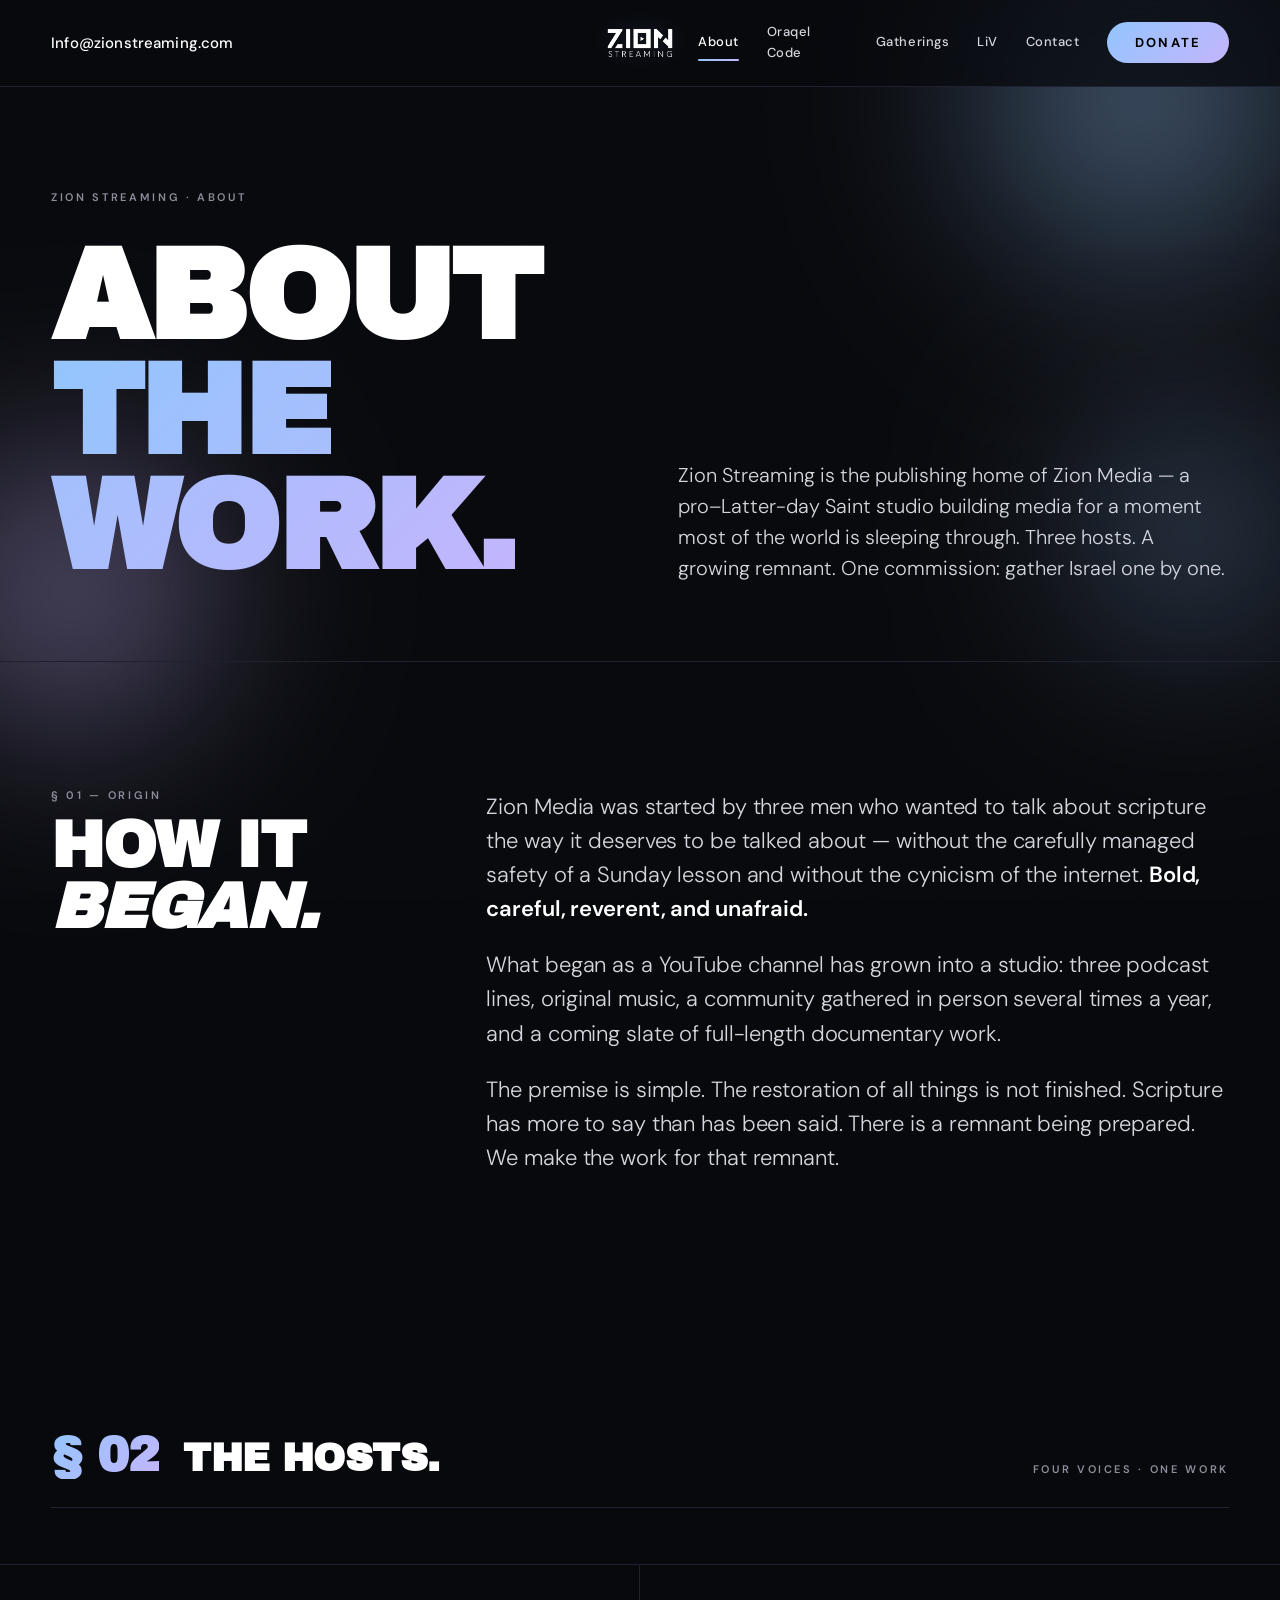
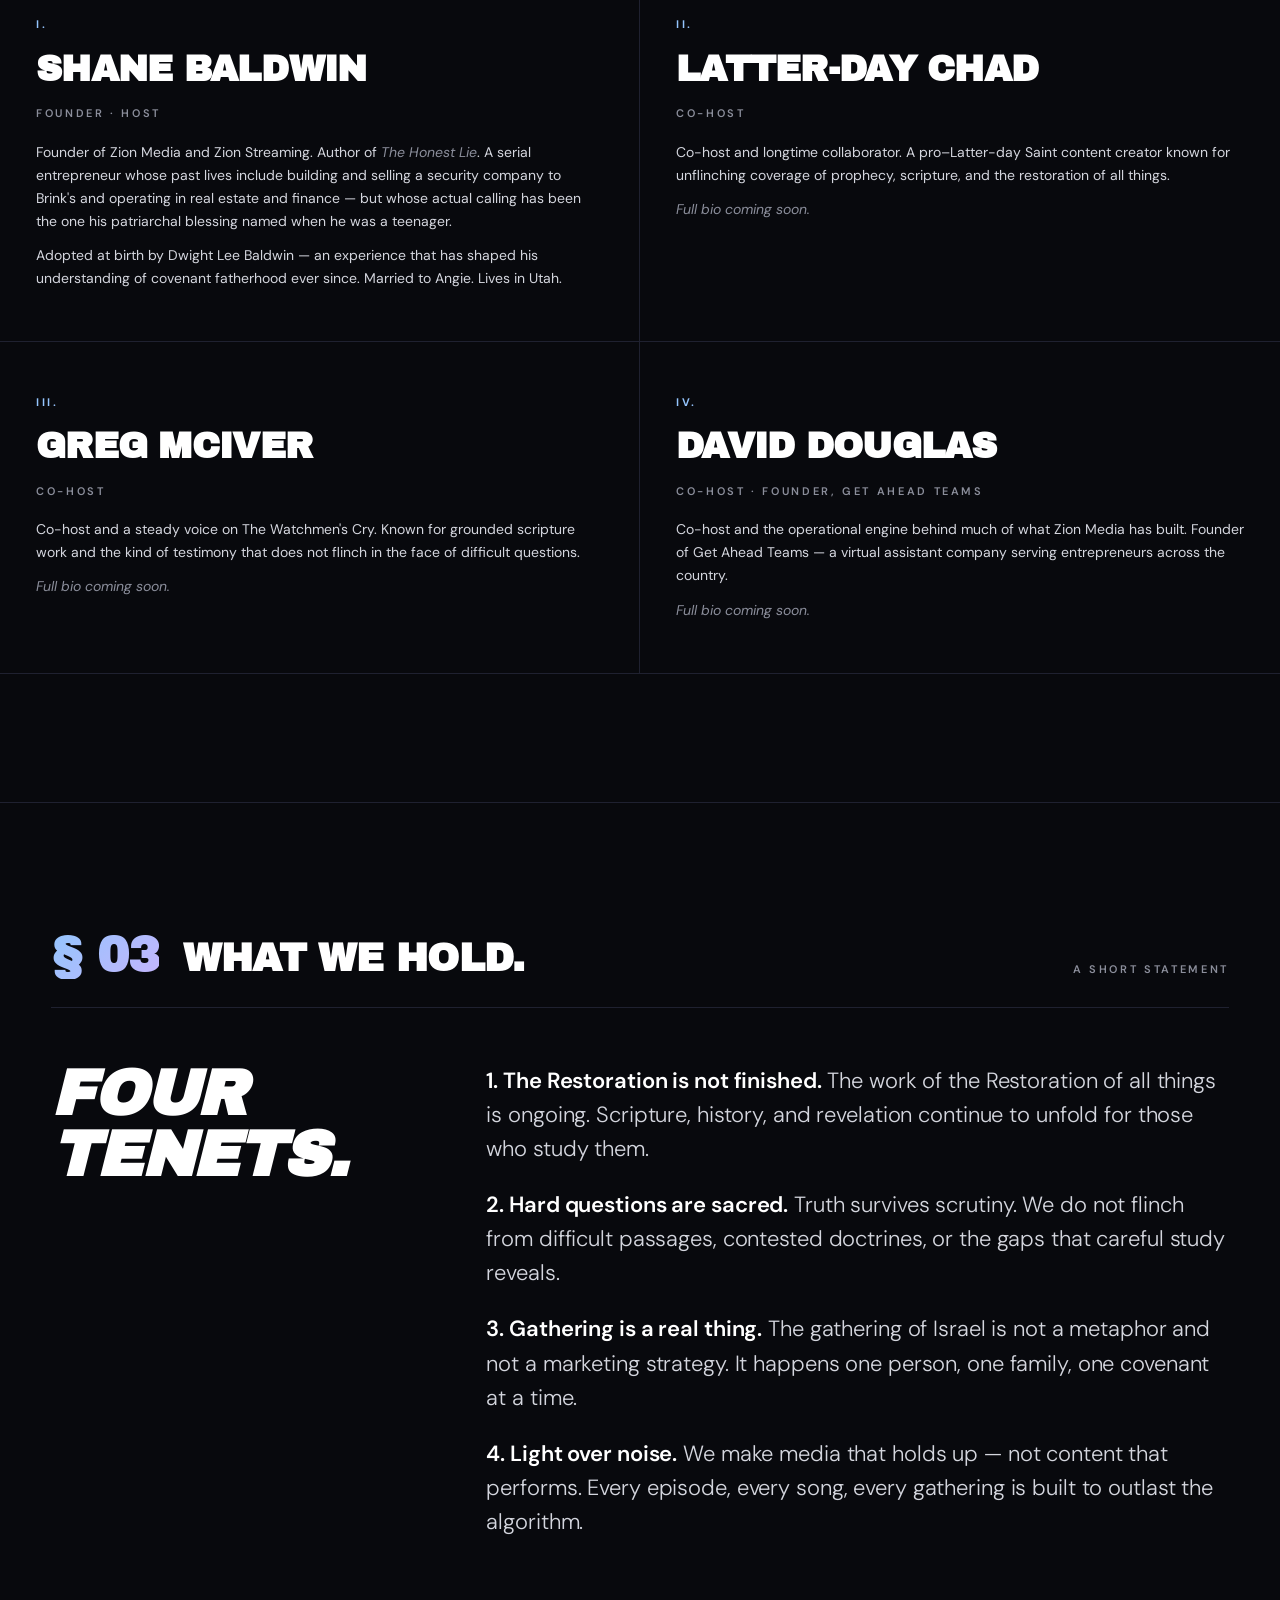
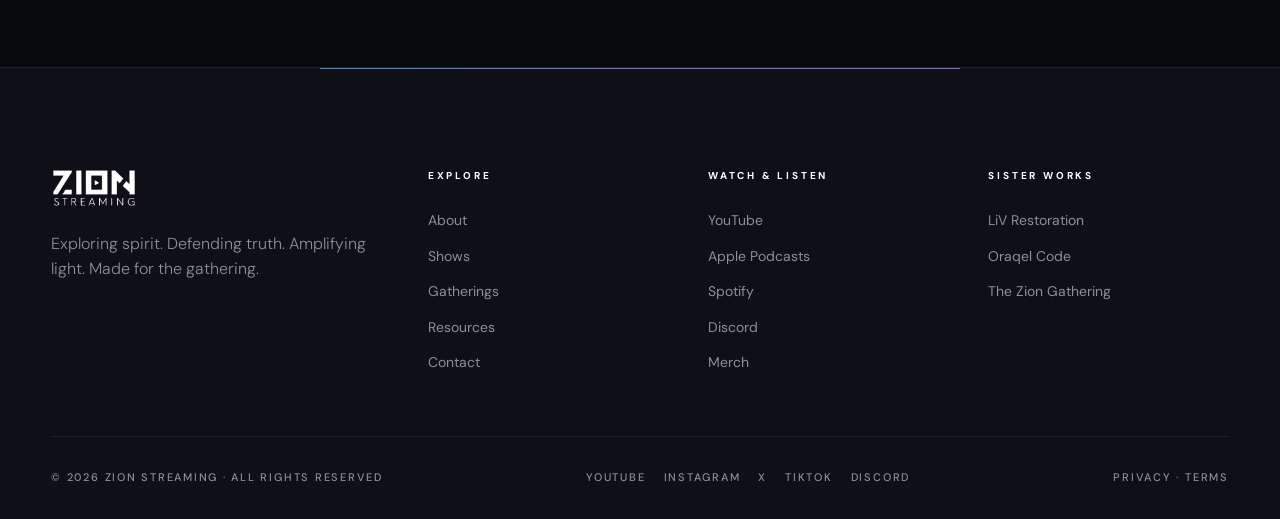
==== about/index.html @ a8ff325d "Add files via upload" ====
<!DOCTYPE html>
<html lang="en">
<head>
<meta charset="UTF-8">
<meta name="viewport" content="width=device-width, initial-scale=1">
<title>About — Zion Streaming</title>
<meta name="description" content="The story behind Zion Media and Zion Streaming — and the people doing the work.">
<link rel="stylesheet" href="/styles.css">
</head>
<body>

<div class="atmo atmo--1" aria-hidden="true"></div>
<div class="atmo atmo--2" aria-hidden="true"></div>
<div class="atmo atmo--3" aria-hidden="true"></div>
<div class="grain" aria-hidden="true"></div>


<!-- MASTHEAD -->
<header class="masthead">
  <div class="masthead__inner">
    <div class="masthead__left">
      <a href="mailto:Info@zionstreaming.com">Info@zionstreaming.com</a>
    </div>
    <a href="/" class="masthead__logo" aria-label="Zion Streaming home">
      <img src="/images/zion-streaming-logo.png" alt="Zion Streaming">
    </a>
    <div class="masthead__right">
      <nav class="nav" id="nav">
        <a href="/about/" class="active">About</a>
        <a href="https://www.oraqelcode.com">Oraqel Code</a>
        <a href="https://www.theziongathering.com">Gatherings</a>
        <a href="https://liveinvirtue.com">LiV</a>
        <a href="/contact/">Contact</a>
        <a href="https://zion-media.mykajabi.com/offers/73d5Sxf2/checkout" class="nav__cta">Donate</a>
      </nav>
      <button class="nav-toggle" onclick="document.getElementById('nav').classList.toggle('open');">Menu</button>
    </div>
  </div>
</header>

<!-- PAGE HEADER -->
<section class="pagehead">
  <div class="pagehead__inner">
    <div class="pagehead__crumbs"><a href="/">Zion Streaming</a> · About</div>
    <div class="pagehead__grid">
      <h1 class="pagehead__title">About<br><em>the work.</em></h1>
      <p class="pagehead__lede">
        Zion Streaming is the publishing home of Zion Media — a pro–Latter-day Saint studio building media for a moment most of the world is sleeping through. Three hosts. A growing remnant. One commission: gather Israel one by one.
      </p>
    </div>
  </div>
</section>

<!-- STUDIO STORY -->
<section class="section">
  <div class="wrap">

    <div class="manifesto">
      <div class="manifesto__label">
        <span class="pt">§ 01 — Origin</span>
        How it<br><em>began.</em>
      </div>

      <div class="manifesto__body">
        <p>
          Zion Media was started by three men who wanted to talk about scripture the way it deserves to be talked about — without the carefully managed safety of a Sunday lesson and without the cynicism of the internet. <strong>Bold, careful, reverent, and unafraid.</strong>
        </p>
        <p>
          What began as a YouTube channel has grown into a studio: three podcast lines, original music, a community gathered in person several times a year, and a coming slate of full-length documentary work.
        </p>
        <p>
          The premise is simple. The restoration of all things is not finished. Scripture has more to say than has been said. There is a remnant being prepared. We make the work for that remnant.
        </p>
      </div>
    </div>

  </div>
</section>

<!-- TEAM -->
<section class="section">
  <div class="wrap">
    <div class="section-head">
      <div class="section-head__num">§ 02</div>
      <h2 class="section-head__title">The hosts.</h2>
      <div class="section-head__meta">Four voices · one work</div>
    </div>
  </div>

  <div class="team">

    <article class="team-member">
      <div class="team-member__num">i.</div>
      <h3 class="team-member__name">Shane Baldwin</h3>
      <div class="team-member__role">Founder · Host</div>
      <div class="team-member__bio">
        <p>Founder of Zion Media and Zion Streaming. Author of <em>The Honest Lie</em>. A serial entrepreneur whose past lives include building and selling a security company to Brink's and operating in real estate and finance — but whose actual calling has been the one his patriarchal blessing named when he was a teenager.</p>
        <p>Adopted at birth by Dwight Lee Baldwin — an experience that has shaped his understanding of covenant fatherhood ever since. Married to Angie. Lives in Utah.</p>
      </div>
    </article>

    <article class="team-member">
      <div class="team-member__num">ii.</div>
      <h3 class="team-member__name">Latter-Day Chad</h3>
      <div class="team-member__role">Co-host</div>
      <div class="team-member__bio">
        <p>Co-host and longtime collaborator. A pro–Latter-day Saint content creator known for unflinching coverage of prophecy, scripture, and the restoration of all things.</p>
        <p><em>Full bio coming soon.</em></p>
      </div>
    </article>

    <article class="team-member">
      <div class="team-member__num">iii.</div>
      <h3 class="team-member__name">Greg McIver</h3>
      <div class="team-member__role">Co-host</div>
      <div class="team-member__bio">
        <p>Co-host and a steady voice on The Watchmen's Cry. Known for grounded scripture work and the kind of testimony that does not flinch in the face of difficult questions.</p>
        <p><em>Full bio coming soon.</em></p>
      </div>
    </article>

    <article class="team-member">
      <div class="team-member__num">iv.</div>
      <h3 class="team-member__name">David Douglas</h3>
      <div class="team-member__role">Co-host · Founder, Get Ahead Teams</div>
      <div class="team-member__bio">
        <p>Co-host and the operational engine behind much of what Zion Media has built. Founder of Get Ahead Teams — a virtual assistant company serving entrepreneurs across the country.</p>
        <p><em>Full bio coming soon.</em></p>
      </div>
    </article>

  </div>
</section>

<!-- TENETS -->
<section class="section section--bordered">
  <div class="wrap">

    <div class="section-head">
      <div class="section-head__num">§ 03</div>
      <h2 class="section-head__title">What we hold.</h2>
      <div class="section-head__meta">A short statement</div>
    </div>

    <div class="manifesto">
      <div class="manifesto__label">
        <em>Four<br>tenets.</em>
      </div>

      <div class="manifesto__body">
        <p><strong>1. The Restoration is not finished.</strong> The work of the Restoration of all things is ongoing. Scripture, history, and revelation continue to unfold for those who study them.</p>
        <p><strong>2. Hard questions are sacred.</strong> Truth survives scrutiny. We do not flinch from difficult passages, contested doctrines, or the gaps that careful study reveals.</p>
        <p><strong>3. Gathering is a real thing.</strong> The gathering of Israel is not a metaphor and not a marketing strategy. It happens one person, one family, one covenant at a time.</p>
        <p><strong>4. Light over noise.</strong> We make media that holds up — not content that performs. Every episode, every song, every gathering is built to outlast the algorithm.</p>
      </div>
    </div>

  </div>
</section>

<!-- FOOTER -->
<footer class="footer">
  <div class="footer__inner">
    <div class="footer__top">
      <div class="footer__brand">
        <div class="mark"><img src="/images/zion-streaming-logo.png" alt="Zion Streaming"></div>
        <p>Exploring spirit. Defending truth. Amplifying light. Made for the gathering.</p>
      </div>
      <div class="footer__col">
        <h6>Explore</h6>
        <ul>
          <li><a href="/about/">About</a></li>
          <li><a href="/shows/">Shows</a></li>
          <li><a href="https://www.theziongathering.com">Gatherings</a></li>
          <li><a href="/resources/">Resources</a></li>
          <li><a href="/contact/">Contact</a></li>
        </ul>
      </div>
      <div class="footer__col">
        <h6>Watch &amp; listen</h6>
        <ul>
          <li><a href="https://www.youtube.com/@ZionMedia_">YouTube</a></li>
          <li><a href="https://podcasts.apple.com/us/podcast/zion-media/id1817265894">Apple Podcasts</a></li>
          <li><a href="https://open.spotify.com/show/1yGg83HdSmHNABPeVVvT4j">Spotify</a></li>
          <li><a href="https://discord.com/invite/dgn2CZMvFn">Discord</a></li>
          <li><a href="https://zionstreaming.printify.me/">Merch</a></li>
        </ul>
      </div>
      <div class="footer__col">
        <h6>Sister works</h6>
        <ul>
          <li><a href="https://liveinvirtue.com">LiV Restoration</a></li>
          <li><a href="https://www.oraqelcode.com">Oraqel Code</a></li>
          <li><a href="https://www.theziongathering.com">The Zion Gathering</a></li>
        </ul>
      </div>
    </div>
    <div class="footer__bottom">
      <div>© 2026 Zion Streaming · All rights reserved</div>
      <div class="footer__social">
        <a href="https://www.youtube.com/@ZionMedia_">YouTube</a>
        <a href="https://www.instagram.com/zionstreaming/">Instagram</a>
        <a href="https://x.com/zionstreaming">X</a>
        <a href="https://www.tiktok.com/@zionstreaming">TikTok</a>
        <a href="https://discord.com/invite/dgn2CZMvFn">Discord</a>
      </div>
      <div><a href="/privacy-policy.html">Privacy</a> · <a href="/terms-conditions.html">Terms</a></div>
    </div>
  </div>
</footer>

</body>
</html>
---- styles.css ----
/* ============================================================
   ZION STREAMING — Bold · Dark · Modern
   Black primary, white text, light blue + purple gradient accents.
   ============================================================ */

@import url('https://fonts.googleapis.com/css2?family=Archivo+Black&family=Archivo:wght@400;500;600;700;800;900&family=DM+Sans:opsz,wght@9..40,300;9..40,400;9..40,500;9..40,600;9..40,700&display=swap');

:root {
  /* Color — dark theme */
  --bg:           #08090d;
  --bg-soft:      #0e0f17;
  --bg-card:      #12131c;
  --bg-elevated:  #181a25;

  --text:         #ffffff;
  --text-soft:    #d4d6de;
  --text-mute:    #8b8e9b;
  --text-faint:   #5a5d6a;

  --border:       #1f2130;
  --border-soft:  #15161f;
  --border-bright: #2a2d3f;

  /* Gradient accents — light blue + light purple */
  --blue:         #93c5fd;
  --blue-bright:  #a5d4ff;
  --purple:       #c4b5fd;
  --purple-bright: #d4c5ff;

  --grad:         linear-gradient(135deg, var(--blue) 0%, var(--purple) 100%);
  --grad-soft:    linear-gradient(135deg, rgba(147, 197, 253, 0.18) 0%, rgba(196, 181, 253, 0.18) 100%);
  --grad-glow:    radial-gradient(circle at 50% 50%, rgba(147, 197, 253, 0.35) 0%, rgba(196, 181, 253, 0.18) 40%, transparent 75%);

  /* Type */
  --display:      'Archivo Black', 'Impact', 'Arial Black', sans-serif;
  --display-alt:  'Archivo', 'Helvetica Neue', sans-serif;
  --body:         'DM Sans', -apple-system, BlinkMacSystemFont, 'Helvetica Neue', Arial, sans-serif;

  /* Layout */
  --max:          1400px;
  --reading:      720px;
  --gutter:       clamp(20px, 4vw, 56px);
  --section-y:    clamp(80px, 10vw, 160px);

  /* Borders */
  --rule:         1px solid var(--border);
  --rule-soft:    1px solid var(--border-soft);
  --rule-bright:  1px solid var(--border-bright);
}

* { box-sizing: border-box; margin: 0; padding: 0; }

html { scroll-behavior: smooth; -webkit-text-size-adjust: 100%; }

body {
  font-family: var(--body);
  font-size: 16px;
  line-height: 1.6;
  color: var(--text);
  background: var(--bg);
  -webkit-font-smoothing: antialiased;
  -moz-osx-font-smoothing: grayscale;
  overflow-x: hidden;
}

::selection { background: var(--purple); color: var(--bg); }

img, svg, video { display: block; max-width: 100%; height: auto; }

a { color: inherit; text-decoration: none; }

button { font-family: inherit; cursor: pointer; border: 0; background: none; color: inherit; }

/* ============================================================
   ATMOSPHERIC GRADIENTS (background washes)
   ============================================================ */

.atmo {
  position: fixed;
  pointer-events: none;
  z-index: 0;
  filter: blur(80px);
  opacity: 0.5;
  border-radius: 50%;
  mix-blend-mode: screen;
}

.atmo--1 {
  width: 520px;
  height: 520px;
  background: radial-gradient(circle, var(--blue) 0%, transparent 65%);
  top: -160px;
  right: -120px;
}

.atmo--2 {
  width: 460px;
  height: 460px;
  background: radial-gradient(circle, var(--purple) 0%, transparent 65%);
  top: 40vh;
  left: -160px;
}

.atmo--3 {
  width: 380px;
  height: 380px;
  background: radial-gradient(circle, var(--blue) 0%, transparent 65%);
  bottom: 20vh;
  right: -100px;
  opacity: 0.35;
}

@media (max-width: 700px) {
  .atmo--1 { width: 320px; height: 320px; }
  .atmo--2 { width: 280px; height: 280px; }
  .atmo--3 { width: 260px; height: 260px; }
}

/* Grain texture overlay */
.grain {
  position: fixed;
  inset: 0;
  pointer-events: none;
  z-index: 1;
  opacity: 0.04;
  background-image: url("data:image/svg+xml;utf8,<svg xmlns='http://www.w3.org/2000/svg' width='200' height='200'><filter id='n'><feTurbulence baseFrequency='0.9' numOctaves='2'/><feColorMatrix values='0 0 0 0 1 0 0 0 0 1 0 0 0 0 1 0 0 0 1 0'/></filter><rect width='200' height='200' filter='url(%23n)'/></svg>");
  mix-blend-mode: overlay;
}

/* Site content sits above the atmosphere */
.masthead, .hero, .section, .gathering, .footer, .pagehead { position: relative; z-index: 2; }

/* ============================================================
   TYPOGRAPHY
   ============================================================ */

.display-xl {
  font-family: var(--display);
  font-weight: 900;
  font-size: clamp(72px, 14vw, 220px);
  line-height: 0.88;
  letter-spacing: -0.025em;
  text-transform: uppercase;
}

.display-lg {
  font-family: var(--display);
  font-weight: 900;
  font-size: clamp(48px, 8vw, 112px);
  line-height: 0.92;
  letter-spacing: -0.02em;
  text-transform: uppercase;
}

.display-md {
  font-family: var(--display);
  font-weight: 900;
  font-size: clamp(36px, 5vw, 64px);
  line-height: 0.98;
  letter-spacing: -0.015em;
  text-transform: uppercase;
}

.display-sm {
  font-family: var(--display);
  font-weight: 900;
  font-size: clamp(24px, 3vw, 36px);
  line-height: 1.05;
  letter-spacing: -0.01em;
  text-transform: uppercase;
}

.lede {
  font-family: var(--body);
  font-weight: 300;
  font-size: clamp(18px, 1.8vw, 22px);
  line-height: 1.55;
  color: var(--text-soft);
  letter-spacing: -0.005em;
}

.eyebrow {
  font-family: var(--body);
  font-size: 11px;
  font-weight: 600;
  letter-spacing: 0.28em;
  text-transform: uppercase;
  display: inline-flex;
  align-items: center;
  gap: 12px;
  color: var(--text);
}

.eyebrow--grad {
  background: var(--grad);
  -webkit-background-clip: text;
  background-clip: text;
  color: transparent;
  -webkit-text-fill-color: transparent;
}

.eyebrow--muted { color: var(--text-mute); }

.eyebrow::before {
  content: '';
  display: inline-block;
  width: 24px;
  height: 2px;
  background: currentColor;
}

.eyebrow.no-rule::before { display: none; }

.body-lg { font-size: 18px; line-height: 1.65; color: var(--text-soft); }
.body-md { font-size: 16px; line-height: 1.65; color: var(--text-soft); }
.body-sm { font-size: 14px; line-height: 1.55; color: var(--text-mute); }

.caption {
  font-size: 11px;
  letter-spacing: 0.16em;
  text-transform: uppercase;
  color: var(--text-mute);
  font-weight: 600;
}

.grad-text {
  background: var(--grad);
  -webkit-background-clip: text;
  background-clip: text;
  color: transparent;
  -webkit-text-fill-color: transparent;
}

/* ============================================================
   MASTHEAD / NAVIGATION
   ============================================================ */

.masthead {
  border-bottom: var(--rule);
  background: rgba(8, 9, 13, 0.78);
  backdrop-filter: blur(20px) saturate(140%);
  -webkit-backdrop-filter: blur(20px) saturate(140%);
  position: sticky;
  top: 0;
  z-index: 100;
}

.masthead__inner {
  max-width: var(--max);
  margin: 0 auto;
  padding: 16px var(--gutter);
  display: grid;
  grid-template-columns: 1fr auto 1fr;
  align-items: center;
  gap: 24px;
}

.masthead__left {
  display: flex;
  align-items: center;
  gap: 16px;
  font-size: 15px;
  letter-spacing: 0.01em;
  text-transform: none;
  color: var(--text);
  font-weight: 500;
}

.masthead__left a { transition: color 0.2s ease; }
.masthead__left a:hover { color: var(--blue); }

.masthead__left .pill {
  border: 1px solid var(--border-bright);
  padding: 5px 12px;
  border-radius: 100px;
  background: var(--bg-elevated);
}

.masthead__logo {
  display: flex;
  align-items: center;
  gap: 12px;
  white-space: nowrap;
}

.masthead__logo img {
  height: 32px;
  width: auto;
  filter: drop-shadow(0 0 12px rgba(147, 197, 253, 0.15));
}

@media (max-width: 600px) {
  .masthead__logo img { height: 26px; }
}

.masthead__right {
  display: flex;
  justify-content: flex-end;
  align-items: center;
  gap: 28px;
}

.nav {
  display: flex;
  gap: 28px;
  align-items: center;
  font-size: 13px;
  font-weight: 500;
  letter-spacing: 0.04em;
}

.nav a {
  position: relative;
  padding: 6px 0;
  color: var(--text-soft);
  transition: color 0.2s ease;
}

.nav a:hover { color: var(--text); }

.nav a.active { color: var(--text); }

.nav a.active::after {
  content: '';
  position: absolute;
  left: 0; right: 0;
  bottom: -2px;
  height: 2px;
  background: var(--grad);
  border-radius: 2px;
}

.nav a.nav__cta {
  background: var(--grad);
  color: #000;
  padding: 14px 28px;
  font-size: 13px;
  letter-spacing: 0.16em;
  text-transform: uppercase;
  font-weight: 700;
  border-radius: 100px;
  line-height: 1;
  display: inline-flex;
  align-items: center;
  transition: transform 0.25s ease, box-shadow 0.25s ease;
}

.nav a.nav__cta:hover {
  transform: translateY(-1px);
  box-shadow: 0 8px 24px rgba(147, 197, 253, 0.3);
  color: #000;
}

.nav-toggle {
  display: none;
  font-size: 11px;
  letter-spacing: 0.22em;
  text-transform: uppercase;
  font-weight: 600;
  padding: 8px 4px;
  color: var(--text);
}

@media (max-width: 900px) {
  .masthead__inner { grid-template-columns: auto 1fr auto; }
  .masthead__left { display: none; }
  .nav { display: none; }
  .nav-toggle { display: block; }
  .nav.open {
    display: flex;
    position: absolute;
    top: 100%;
    left: 0; right: 0;
    background: var(--bg-soft);
    border-bottom: var(--rule);
    flex-direction: column;
    align-items: stretch;
    gap: 0;
    padding: 12px var(--gutter) 24px;
  }
  .nav.open a {
    padding: 16px 0;
    border-bottom: var(--rule-soft);
    font-family: var(--display);
    font-size: 22px;
    text-transform: uppercase;
  }
  .nav.open a:last-child { border: 0; }
  .nav.open .nav__cta {
    font-family: var(--body);
    font-size: 11px;
    margin-top: 16px;
    text-align: center;
  }
}

/* ============================================================
   LAYOUT PRIMITIVES
   ============================================================ */

.wrap { max-width: var(--max); margin: 0 auto; padding: 0 var(--gutter); }

.section { padding: var(--section-y) 0; position: relative; }
.section--bordered { border-top: var(--rule); }

.rule { border: 0; border-top: var(--rule); margin: 0; }

.section-head {
  display: flex;
  align-items: baseline;
  justify-content: space-between;
  gap: 24px;
  padding-bottom: 28px;
  margin-bottom: 56px;
  border-bottom: var(--rule);
  flex-wrap: wrap;
}

.section-head__num {
  font-family: var(--display);
  font-size: clamp(32px, 4vw, 48px);
  font-weight: 900;
  line-height: 1;
  letter-spacing: -0.02em;
  background: var(--grad);
  -webkit-background-clip: text;
  background-clip: text;
  color: transparent;
  -webkit-text-fill-color: transparent;
}

.section-head__title {
  font-family: var(--display);
  font-size: clamp(28px, 3vw, 44px);
  font-weight: 900;
  line-height: 1.02;
  letter-spacing: -0.015em;
  text-transform: uppercase;
  flex: 1;
  min-width: 240px;
}

.section-head__meta {
  font-size: 11px;
  letter-spacing: 0.24em;
  text-transform: uppercase;
  color: var(--text-mute);
  font-weight: 600;
  text-align: right;
  align-self: flex-end;
}

/* ============================================================
   BUTTONS
   ============================================================ */

.btn {
  display: inline-flex;
  align-items: center;
  gap: 14px;
  padding: 16px 28px;
  font-size: 12px;
  font-weight: 700;
  letter-spacing: 0.22em;
  text-transform: uppercase;
  border-radius: 100px;
  background: var(--grad);
  color: var(--bg);
  border: 0;
  transition: transform 0.25s ease, box-shadow 0.3s ease, opacity 0.25s ease;
  cursor: pointer;
}

.btn:hover {
  transform: translateY(-2px);
  box-shadow: 0 12px 36px rgba(147, 197, 253, 0.4);
  color: var(--bg);
}

.btn--ghost {
  background: transparent;
  color: var(--text);
  border: 1px solid var(--border-bright);
}

.btn--ghost:hover {
  background: var(--bg-elevated);
  border-color: var(--blue);
  box-shadow: 0 0 0 1px var(--blue), 0 12px 36px rgba(147, 197, 253, 0.15);
  color: var(--text);
}

.btn .arrow {
  display: inline-block;
  width: 18px;
  height: 2px;
  background: currentColor;
  position: relative;
  transition: width 0.25s ease;
  border-radius: 1px;
}

.btn .arrow::after {
  content: '';
  position: absolute;
  right: 0; top: 50%;
  width: 8px; height: 8px;
  border-top: 2px solid currentColor;
  border-right: 2px solid currentColor;
  transform: translateY(-50%) rotate(45deg);
}

.btn:hover .arrow { width: 26px; }

.link-arrow {
  display: inline-flex;
  align-items: center;
  gap: 10px;
  font-size: 11px;
  letter-spacing: 0.22em;
  text-transform: uppercase;
  font-weight: 600;
  padding-bottom: 4px;
  position: relative;
  color: var(--text);
}

.link-arrow::before {
  content: '';
  position: absolute;
  bottom: 0; left: 0; right: 0;
  height: 1px;
  background: var(--grad);
  opacity: 0.6;
  transition: opacity 0.2s ease;
}

.link-arrow::after {
  content: '→';
  font-size: 14px;
  transition: transform 0.25s ease;
}

.link-arrow:hover::after { transform: translateX(4px); }
.link-arrow:hover::before { opacity: 1; }

/* ============================================================
   HERO
   ============================================================ */

.hero {
  border-bottom: var(--rule);
  overflow: hidden;
}

.hero__inner {
  max-width: var(--max);
  margin: 0 auto;
  padding: clamp(40px, 6vw, 80px) var(--gutter) clamp(60px, 8vw, 120px);
  position: relative;
}

.hero__masthead {
  display: grid;
  grid-template-columns: 1fr auto 1fr;
  gap: 20px;
  align-items: center;
  padding-bottom: 24px;
  border-bottom: var(--rule);
  margin-bottom: clamp(48px, 6vw, 88px);
  font-size: 11px;
  letter-spacing: 0.24em;
  text-transform: uppercase;
  color: var(--text-mute);
  font-weight: 600;
}

.hero__masthead .center { text-align: center; font-size: 11px; color: var(--text); }
.hero__masthead .right { text-align: right; }

@media (max-width: 700px) {
  .hero__masthead { grid-template-columns: 1fr; gap: 6px; text-align: left; }
  .hero__masthead .center, .hero__masthead .right { text-align: left; }
}

.hero__headline {
  font-family: var(--display);
  font-weight: 900;
  font-size: clamp(56px, 13vw, 210px);
  line-height: 0.86;
  letter-spacing: -0.035em;
  text-transform: uppercase;
  margin-bottom: clamp(32px, 4vw, 56px);
  position: relative;
}

.hero__headline .amp {
  background: var(--grad);
  -webkit-background-clip: text;
  background-clip: text;
  color: transparent;
  -webkit-text-fill-color: transparent;
  display: inline-block;
}

.hero__grid {
  display: grid;
  grid-template-columns: 1.4fr 1fr;
  gap: clamp(40px, 6vw, 96px);
  align-items: end;
}

@media (max-width: 900px) {
  .hero__grid { grid-template-columns: 1fr; gap: 40px; }
}

.hero__lede {
  font-family: var(--body);
  font-weight: 300;
  font-size: clamp(20px, 2.2vw, 28px);
  line-height: 1.4;
  letter-spacing: -0.01em;
  color: var(--text-soft);
  max-width: 640px;
}

.hero__lede em {
  font-style: normal;
  color: var(--text);
  font-weight: 500;
}

.hero__meta {
  display: flex;
  flex-direction: column;
  gap: 24px;
  padding-bottom: 8px;
}

.hero__meta .stat {
  border-top: var(--rule-bright);
  padding-top: 14px;
}

.hero__meta .stat__num {
  font-family: var(--display);
  font-size: clamp(34px, 4vw, 44px);
  font-weight: 900;
  line-height: 1;
  letter-spacing: -0.02em;
  background: var(--grad);
  -webkit-background-clip: text;
  background-clip: text;
  color: transparent;
  -webkit-text-fill-color: transparent;
}

.hero__meta .stat__label {
  font-size: 10px;
  letter-spacing: 0.24em;
  text-transform: uppercase;
  color: var(--text-mute);
  margin-top: 6px;
  font-weight: 600;
}

.hero__ctas {
  margin-top: clamp(48px, 6vw, 80px);
  display: flex;
  gap: 14px;
  flex-wrap: wrap;
  align-items: center;
  padding-top: 32px;
  border-top: var(--rule);
}

.hero__ctas .next-up {
  font-size: 11px;
  letter-spacing: 0.22em;
  text-transform: uppercase;
  font-weight: 600;
  color: var(--text-mute);
  margin-right: auto;
  display: flex;
  align-items: center;
  gap: 10px;
}

.hero__ctas .next-up .dot {
  width: 8px; height: 8px;
  background: var(--grad);
  border-radius: 50%;
  display: inline-block;
  box-shadow: 0 0 12px var(--blue), 0 0 24px var(--purple);
  animation: pulse 2s ease-in-out infinite;
}

@keyframes pulse {
  0%, 100% { opacity: 1; transform: scale(1); }
  50%      { opacity: 0.5; transform: scale(0.8); }
}

@media (max-width: 700px) {
  .hero__ctas .next-up { width: 100%; margin-bottom: 4px; }
}

/* ============================================================
   FEATURED VIDEO
   ============================================================ */

.featured {
  display: grid;
  grid-template-columns: 1.5fr 1fr;
  gap: clamp(32px, 5vw, 72px);
  align-items: start;
}

@media (max-width: 900px) { .featured { grid-template-columns: 1fr; } }

.featured__visual {
  position: relative;
  aspect-ratio: 16 / 9;
  background: var(--bg-card);
  overflow: hidden;
  display: block;
  border-radius: 8px;
  border: 1px solid var(--border);
  transition: border-color 0.3s ease, transform 0.4s ease, box-shadow 0.4s ease;
}

.featured__visual:hover {
  border-color: var(--blue);
  transform: translateY(-3px);
  box-shadow: 0 24px 60px -20px rgba(147, 197, 253, 0.4);
}

.featured__visual img {
  width: 100%; height: 100%;
  object-fit: cover;
  transition: transform 0.6s ease, filter 0.4s ease;
  filter: brightness(0.85) contrast(1.05);
}

.featured__visual:hover img {
  transform: scale(1.04);
  filter: brightness(1) contrast(1.05);
}

.featured__visual .play {
  position: absolute;
  inset: 0;
  display: flex;
  align-items: center;
  justify-content: center;
  background: linear-gradient(to bottom, rgba(0,0,0,0) 30%, rgba(0,0,0,0.6) 100%);
}

.featured__visual .play__btn {
  width: clamp(64px, 8vw, 88px);
  height: clamp(64px, 8vw, 88px);
  border-radius: 50%;
  display: flex;
  align-items: center;
  justify-content: center;
  background: var(--grad);
  box-shadow: 0 0 40px rgba(147, 197, 253, 0.4);
  transition: transform 0.3s ease, box-shadow 0.3s ease;
}

.featured__visual:hover .play__btn {
  transform: scale(1.1);
  box-shadow: 0 0 60px rgba(196, 181, 253, 0.6);
}

.featured__visual .play__btn::after {
  content: '';
  width: 0; height: 0;
  border-left: 18px solid var(--bg);
  border-top: 12px solid transparent;
  border-bottom: 12px solid transparent;
  margin-left: 5px;
}

.featured__visual .badge {
  position: absolute;
  top: 16px; left: 16px;
  background: var(--grad);
  color: var(--bg);
  padding: 6px 12px;
  font-size: 10px;
  letter-spacing: 0.24em;
  text-transform: uppercase;
  font-weight: 700;
  border-radius: 100px;
}

.featured__meta { display: flex; flex-direction: column; gap: 18px; }

.featured__category {
  font-family: var(--body);
  font-size: 11px;
  letter-spacing: 0.24em;
  text-transform: uppercase;
  font-weight: 700;
  background: var(--grad);
  -webkit-background-clip: text;
  background-clip: text;
  color: transparent;
  -webkit-text-fill-color: transparent;
}

.featured__title {
  font-family: var(--display);
  font-size: clamp(28px, 3.2vw, 42px);
  font-weight: 900;
  line-height: 1.05;
  letter-spacing: -0.015em;
  text-transform: uppercase;
}

.featured__desc {
  font-size: 15px;
  line-height: 1.6;
  color: var(--text-soft);
  max-width: 480px;
}

.featured__row {
  display: flex;
  align-items: center;
  gap: 14px;
  font-size: 11px;
  letter-spacing: 0.16em;
  color: var(--text-mute);
  text-transform: uppercase;
  font-weight: 600;
  flex-wrap: wrap;
}

.featured__row .dot { width: 3px; height: 3px; background: currentColor; border-radius: 50%; display: inline-block; }

/* ============================================================
   MANIFESTO / MISSION
   ============================================================ */

.manifesto {
  display: grid;
  grid-template-columns: 1fr 2fr;
  gap: clamp(40px, 5vw, 96px);
  align-items: start;
}

@media (max-width: 900px) { .manifesto { grid-template-columns: 1fr; } }

.manifesto__label {
  position: sticky;
  top: 120px;
  font-family: var(--display);
  font-size: clamp(40px, 5vw, 72px);
  line-height: 0.95;
  letter-spacing: -0.02em;
  font-weight: 900;
  text-transform: uppercase;
}

@media (max-width: 900px) { .manifesto__label { position: static; } }

.manifesto__label .pt {
  display: block;
  font-size: 11px;
  letter-spacing: 0.24em;
  text-transform: uppercase;
  color: var(--text-mute);
  margin-bottom: 16px;
  font-family: var(--body);
  font-weight: 600;
}

.manifesto__body {
  font-family: var(--body);
  font-weight: 300;
  font-size: clamp(18px, 2vw, 22px);
  line-height: 1.55;
  letter-spacing: -0.005em;
  color: var(--text-soft);
}

.manifesto__body p + p { margin-top: 1em; }

.manifesto__body strong {
  font-weight: 600;
  color: var(--text);
}

.manifesto__body em {
  font-style: normal;
  background: var(--grad);
  -webkit-background-clip: text;
  background-clip: text;
  color: transparent;
  -webkit-text-fill-color: transparent;
  font-weight: 500;
}

.manifesto__sig {
  margin-top: 40px;
  display: flex;
  align-items: center;
  gap: 16px;
  font-size: 11px;
  letter-spacing: 0.22em;
  text-transform: uppercase;
  color: var(--text-mute);
  font-family: var(--body);
  font-weight: 600;
}

.manifesto__sig .line {
  height: 1px;
  background: var(--grad);
  width: 60px;
  display: inline-block;
}

/* ============================================================
   SHOWS GRID
   ============================================================ */

.shows {
  display: grid;
  grid-template-columns: repeat(4, 1fr);
  gap: 0;
  border-top: var(--rule);
  border-bottom: var(--rule);
}

@media (max-width: 900px) { .shows { grid-template-columns: repeat(2, 1fr); } }
@media (max-width: 560px) { .shows { grid-template-columns: 1fr; } }

.show-card {
  padding: 32px 28px 36px;
  border-right: var(--rule);
  display: flex;
  flex-direction: column;
  gap: 18px;
  min-height: 380px;
  transition: background 0.3s ease;
  position: relative;
  overflow: hidden;
}

.show-card::before {
  content: '';
  position: absolute;
  inset: 0;
  background: var(--grad-soft);
  opacity: 0;
  transition: opacity 0.3s ease;
  pointer-events: none;
}

.show-card:hover::before { opacity: 1; }

.show-card:last-child { border-right: 0; }

@media (max-width: 900px) {
  .show-card { border-bottom: var(--rule); }
  .show-card:nth-child(2n) { border-right: 0; }
  .show-card:nth-last-child(-n+2) { border-bottom: 0; }
}

@media (max-width: 560px) {
  .show-card { border-right: 0; }
  .show-card:not(:last-child) { border-bottom: var(--rule); }
}

.show-card > * { position: relative; z-index: 1; }

.show-card__num {
  font-family: var(--body);
  font-size: 11px;
  font-weight: 600;
  letter-spacing: 0.24em;
  text-transform: uppercase;
  color: var(--text-mute);
}

.show-card__num .accent {
  background: var(--grad);
  -webkit-background-clip: text;
  background-clip: text;
  color: transparent;
  -webkit-text-fill-color: transparent;
  font-weight: 700;
}

.show-card__title {
  font-family: var(--display);
  font-size: clamp(22px, 2.4vw, 28px);
  font-weight: 900;
  line-height: 1.02;
  letter-spacing: -0.015em;
  text-transform: uppercase;
  margin-top: auto;
}

.show-card__desc {
  font-size: 14px;
  line-height: 1.55;
  color: var(--text-soft);
}

.show-card__meta {
  font-size: 10px;
  letter-spacing: 0.24em;
  text-transform: uppercase;
  color: var(--text-mute);
  margin-top: 4px;
  font-weight: 600;
  display: flex;
  align-items: center;
  gap: 10px;
  justify-content: space-between;
}

.show-card__meta .arrow {
  font-size: 16px;
  transition: transform 0.25s ease, color 0.25s ease;
  color: var(--text);
}

.show-card:hover .show-card__meta .arrow {
  transform: translateX(6px);
  color: var(--blue);
}

/* ============================================================
   GATHERING PROMO
   ============================================================ */

.gathering {
  padding: clamp(80px, 10vw, 160px) 0;
  position: relative;
  overflow: hidden;
  border-top: var(--rule);
  border-bottom: var(--rule);
  background:
    radial-gradient(ellipse at top right, rgba(147, 197, 253, 0.18) 0%, transparent 50%),
    radial-gradient(ellipse at bottom left, rgba(196, 181, 253, 0.18) 0%, transparent 50%),
    var(--bg-soft);
}

.gathering__inner {
  max-width: var(--max);
  margin: 0 auto;
  padding: 0 var(--gutter);
  position: relative;
  display: grid;
  grid-template-columns: 1fr 1fr;
  gap: clamp(40px, 6vw, 96px);
  align-items: end;
}

@media (max-width: 900px) {
  .gathering__inner { grid-template-columns: 1fr; gap: 48px; }
}

.gathering__eyebrow {
  font-size: 11px;
  letter-spacing: 0.28em;
  text-transform: uppercase;
  font-weight: 700;
  background: var(--grad);
  -webkit-background-clip: text;
  background-clip: text;
  color: transparent;
  -webkit-text-fill-color: transparent;
  display: flex;
  align-items: center;
  gap: 14px;
  margin-bottom: 28px;
}

.gathering__eyebrow::before {
  content: '';
  width: 32px;
  height: 2px;
  background: var(--grad);
  border-radius: 1px;
}

.gathering__title {
  font-family: var(--display);
  font-size: clamp(56px, 8vw, 120px);
  font-weight: 900;
  line-height: 0.92;
  letter-spacing: -0.025em;
  text-transform: uppercase;
}

.gathering__title em {
  font-style: normal;
  background: var(--grad);
  -webkit-background-clip: text;
  background-clip: text;
  color: transparent;
  -webkit-text-fill-color: transparent;
}

.gathering__detail {
  display: flex;
  flex-direction: column;
  gap: 28px;
}

.gathering__copy {
  font-family: var(--body);
  font-weight: 300;
  font-size: clamp(18px, 2vw, 22px);
  line-height: 1.5;
  letter-spacing: -0.005em;
  color: var(--text-soft);
}

.gathering__rows {
  display: grid;
  gap: 0;
}

.gathering__row {
  display: grid;
  grid-template-columns: 120px 1fr;
  gap: 16px;
  padding: 14px 0;
  border-top: var(--rule-bright);
  font-size: 14px;
}

.gathering__row:last-child { border-bottom: var(--rule-bright); }

.gathering__row dt {
  font-size: 10px;
  letter-spacing: 0.24em;
  text-transform: uppercase;
  color: var(--text-mute);
  font-weight: 600;
  padding-top: 2px;
}

.gathering__row dd { color: var(--text); font-weight: 500; }

.gathering .btn { align-self: flex-start; }

/* ============================================================
   PARTNERS / SPOTLIGHTS
   ============================================================ */

.spotlight {
  display: grid;
  grid-template-columns: 1fr 1fr;
  gap: 28px;
  margin-bottom: 56px;
}

@media (max-width: 900px) { .spotlight { grid-template-columns: 1fr; gap: 20px; } }

.spotlight-card {
  border: 1px solid var(--border);
  border-radius: 12px;
  padding: clamp(32px, 4vw, 52px);
  display: flex;
  flex-direction: column;
  gap: 20px;
  background: var(--bg-card);
  transition: border-color 0.3s ease, transform 0.3s ease;
  min-height: 360px;
  position: relative;
  overflow: hidden;
}

.spotlight-card::before {
  content: '';
  position: absolute;
  inset: 0;
  background: var(--grad-soft);
  opacity: 0;
  transition: opacity 0.4s ease;
  pointer-events: none;
}

.spotlight-card::after {
  content: '';
  position: absolute;
  top: 0;
  left: 50%;
  transform: translateX(-50%);
  width: 60%;
  height: 1px;
  background: var(--grad);
  opacity: 0;
  transition: opacity 0.4s ease;
}

.spotlight-card:hover {
  border-color: var(--border-bright);
  transform: translateY(-4px);
}

.spotlight-card:hover::before { opacity: 1; }
.spotlight-card:hover::after { opacity: 1; }

.spotlight-card > * { position: relative; z-index: 1; }

.spotlight-card__num {
  font-family: var(--body);
  font-size: 11px;
  font-weight: 700;
  letter-spacing: 0.24em;
  text-transform: uppercase;
  background: var(--grad);
  -webkit-background-clip: text;
  background-clip: text;
  color: transparent;
  -webkit-text-fill-color: transparent;
}

.spotlight-card__name {
  font-family: var(--display);
  font-size: clamp(36px, 4.2vw, 56px);
  font-weight: 900;
  line-height: 0.95;
  letter-spacing: -0.02em;
  text-transform: uppercase;
  margin-top: auto;
}

.spotlight-card__tagline {
  font-family: var(--body);
  font-weight: 500;
  font-size: 18px;
  color: var(--text);
  line-height: 1.35;
  letter-spacing: -0.005em;
}

.spotlight-card__desc {
  font-size: 14px;
  line-height: 1.6;
  color: var(--text-mute);
  max-width: 460px;
}

.spotlight-card__meta {
  display: flex;
  justify-content: space-between;
  align-items: center;
  font-size: 11px;
  letter-spacing: 0.22em;
  text-transform: uppercase;
  color: var(--text-mute);
  font-weight: 600;
  padding-top: 16px;
  border-top: var(--rule);
}

.spotlight-card__meta .arrow {
  font-size: 18px;
  transition: transform 0.25s ease, color 0.25s ease;
  color: var(--text);
}

.spotlight-card:hover .spotlight-card__meta .arrow {
  transform: translateX(6px);
  color: var(--blue);
}

/* Additional partners row */

.partners-mini {
  display: grid;
  grid-template-columns: repeat(2, 1fr);
  gap: 0;
  border-top: var(--rule);
  border-bottom: var(--rule);
}

@media (max-width: 700px) { .partners-mini { grid-template-columns: 1fr; } }

.partner-mini {
  padding: 28px;
  border-right: var(--rule);
  display: flex;
  align-items: center;
  gap: 24px;
  justify-content: space-between;
  transition: background 0.25s ease;
  position: relative;
}

.partner-mini::before {
  content: '';
  position: absolute;
  inset: 0;
  background: var(--grad-soft);
  opacity: 0;
  transition: opacity 0.25s ease;
  pointer-events: none;
}

.partner-mini:hover::before { opacity: 1; }
.partner-mini > * { position: relative; z-index: 1; }

.partner-mini:last-child { border-right: 0; }
@media (max-width: 700px) {
  .partner-mini { border-right: 0; border-bottom: var(--rule); }
  .partner-mini:last-child { border-bottom: 0; }
}

.partner-mini__name {
  font-family: var(--display);
  font-size: 22px;
  font-weight: 900;
  letter-spacing: -0.01em;
  text-transform: uppercase;
  line-height: 1;
}

.partner-mini__role {
  font-size: 11px;
  letter-spacing: 0.16em;
  text-transform: uppercase;
  color: var(--text-mute);
  margin-top: 6px;
  font-weight: 500;
}

.partner-mini__arrow {
  font-size: 18px;
  color: var(--text-mute);
  transition: transform 0.25s ease, color 0.25s ease;
}

.partner-mini:hover .partner-mini__arrow {
  transform: translateX(4px);
  color: var(--blue);
}

/* ============================================================
   MUSIC ROW
   ============================================================ */

.music {
  display: grid;
  grid-template-columns: 1fr 2fr;
  gap: clamp(40px, 5vw, 96px);
  align-items: start;
}

@media (max-width: 900px) { .music { grid-template-columns: 1fr; } }

.music__title {
  font-family: var(--display);
  font-size: clamp(48px, 6vw, 88px);
  font-weight: 900;
  line-height: 0.95;
  letter-spacing: -0.025em;
  text-transform: uppercase;
}

.music__title em {
  font-style: normal;
  background: var(--grad);
  -webkit-background-clip: text;
  background-clip: text;
  color: transparent;
  -webkit-text-fill-color: transparent;
}

.music__body {
  font-family: var(--body);
  font-weight: 300;
  font-size: clamp(18px, 2vw, 22px);
  line-height: 1.5;
  letter-spacing: -0.005em;
  color: var(--text-soft);
  margin-bottom: 32px;
}

.music__platforms {
  display: grid;
  grid-template-columns: repeat(3, 1fr);
  gap: 0;
  border-top: var(--rule);
}

@media (max-width: 700px) { .music__platforms { grid-template-columns: 1fr; } }

.music__platform {
  padding: 20px;
  border-bottom: var(--rule);
  border-right: var(--rule);
  display: flex;
  justify-content: space-between;
  align-items: center;
  transition: background 0.25s ease;
  position: relative;
}

.music__platform::before {
  content: '';
  position: absolute;
  inset: 0;
  background: var(--grad-soft);
  opacity: 0;
  transition: opacity 0.25s ease;
  pointer-events: none;
}

.music__platform:hover::before { opacity: 1; }
.music__platform > * { position: relative; z-index: 1; }

.music__platform:last-child { border-right: 0; }
@media (max-width: 700px) { .music__platform { border-right: 0; } }

.music__platform .name {
  font-family: var(--display);
  font-size: 18px;
  font-weight: 900;
  letter-spacing: -0.01em;
  text-transform: uppercase;
}

.music__platform .arrow {
  font-size: 16px;
  color: var(--text-mute);
  transition: transform 0.25s ease, color 0.25s ease;
}

.music__platform:hover .arrow {
  transform: translateX(4px);
  color: var(--blue);
}

/* ============================================================
   FOOTER
   ============================================================ */

.footer {
  background: var(--bg-soft);
  color: var(--text);
  padding: clamp(60px, 8vw, 100px) 0 32px;
  border-top: var(--rule);
  position: relative;
  overflow: hidden;
}

.footer::before {
  content: '';
  position: absolute;
  top: -1px;
  left: 50%;
  transform: translateX(-50%);
  width: 50%;
  height: 2px;
  background: var(--grad);
  opacity: 0.6;
}

.footer__inner {
  max-width: var(--max);
  margin: 0 auto;
  padding: 0 var(--gutter);
  position: relative;
}

.footer__top {
  display: grid;
  grid-template-columns: 1.4fr 1fr 1fr 1fr;
  gap: 40px;
  padding-bottom: 56px;
  border-bottom: var(--rule);
  margin-bottom: 32px;
}

@media (max-width: 900px) {
  .footer__top { grid-template-columns: 1fr 1fr; gap: 40px 24px; }
}
@media (max-width: 560px) {
  .footer__top { grid-template-columns: 1fr; gap: 40px; }
}

.footer__brand .mark { margin-bottom: 24px; }

.footer__brand .mark img {
  height: 40px;
  width: auto;
}

.footer__brand p {
  font-family: var(--body);
  font-weight: 300;
  font-size: 16px;
  line-height: 1.55;
  color: var(--text-mute);
  max-width: 340px;
}

.footer__col h6 {
  font-size: 10px;
  letter-spacing: 0.28em;
  text-transform: uppercase;
  color: var(--text);
  margin-bottom: 18px;
  font-weight: 700;
}

.footer__col ul { list-style: none; }
.footer__col li { padding: 5px 0; }
.footer__col a {
  font-size: 14px;
  color: var(--text-mute);
  transition: color 0.2s ease;
}
.footer__col a:hover { color: var(--blue); }

.footer__bottom {
  display: flex;
  justify-content: space-between;
  align-items: center;
  font-size: 11px;
  letter-spacing: 0.16em;
  text-transform: uppercase;
  color: var(--text-mute);
  font-weight: 500;
  flex-wrap: wrap;
  gap: 16px;
}

.footer__social {
  display: flex;
  gap: 18px;
  align-items: center;
}

.footer__social a { transition: color 0.2s ease; }
.footer__social a:hover { color: var(--blue); }

/* ============================================================
   PAGE HEADER (subpages)
   ============================================================ */

.pagehead {
  border-bottom: var(--rule);
  padding: clamp(60px, 8vw, 120px) 0 clamp(48px, 6vw, 88px);
  position: relative;
  overflow: hidden;
}

.pagehead__inner {
  max-width: var(--max);
  margin: 0 auto;
  padding: 0 var(--gutter);
  position: relative;
}

.pagehead__crumbs {
  font-size: 11px;
  letter-spacing: 0.24em;
  text-transform: uppercase;
  color: var(--text-mute);
  font-weight: 600;
  margin-bottom: 32px;
}

.pagehead__crumbs a { color: var(--text-mute); transition: color 0.2s ease; }
.pagehead__crumbs a:hover { color: var(--text); }

.pagehead__grid {
  display: grid;
  grid-template-columns: 1fr 1fr;
  gap: clamp(40px, 6vw, 96px);
  align-items: end;
}

@media (max-width: 900px) { .pagehead__grid { grid-template-columns: 1fr; gap: 32px; } }

.pagehead__title {
  font-family: var(--display);
  font-weight: 900;
  font-size: clamp(56px, 10vw, 140px);
  line-height: 0.9;
  letter-spacing: -0.03em;
  text-transform: uppercase;
}

.pagehead__title em {
  font-style: normal;
  background: var(--grad);
  -webkit-background-clip: text;
  background-clip: text;
  color: transparent;
  -webkit-text-fill-color: transparent;
}

.pagehead__lede {
  font-family: var(--body);
  font-weight: 300;
  font-size: clamp(17px, 1.8vw, 20px);
  line-height: 1.55;
  color: var(--text-soft);
}

.pagehead__lede a {
  color: var(--text);
  border-bottom: 1px solid var(--blue);
  transition: color 0.2s ease;
}

.pagehead__lede a:hover { color: var(--blue); }

/* ============================================================
   ABOUT / TEAM
   ============================================================ */

.team {
  display: grid;
  grid-template-columns: repeat(2, 1fr);
  gap: 0;
  border-top: var(--rule);
}

@media (max-width: 700px) { .team { grid-template-columns: 1fr; } }

.team-member {
  padding: clamp(32px, 4vw, 52px) clamp(24px, 3vw, 36px);
  border-right: var(--rule);
  border-bottom: var(--rule);
  display: flex;
  flex-direction: column;
  gap: 18px;
  position: relative;
  overflow: hidden;
  transition: background 0.3s ease;
}

.team-member::before {
  content: '';
  position: absolute;
  inset: 0;
  background: var(--grad-soft);
  opacity: 0;
  transition: opacity 0.3s ease;
  pointer-events: none;
}

.team-member:hover::before { opacity: 1; }
.team-member > * { position: relative; z-index: 1; }

.team-member:nth-child(2n) { border-right: 0; }
@media (max-width: 700px) { .team-member { border-right: 0; } }

.team-member__num {
  font-family: var(--body);
  font-size: 11px;
  font-weight: 700;
  letter-spacing: 0.24em;
  text-transform: uppercase;
  background: var(--grad);
  -webkit-background-clip: text;
  background-clip: text;
  color: transparent;
  -webkit-text-fill-color: transparent;
}

.team-member__name {
  font-family: var(--display);
  font-size: clamp(26px, 3vw, 36px);
  font-weight: 900;
  line-height: 0.98;
  letter-spacing: -0.02em;
  text-transform: uppercase;
}

.team-member__role {
  font-size: 11px;
  letter-spacing: 0.24em;
  text-transform: uppercase;
  color: var(--text-mute);
  font-weight: 600;
}

.team-member__bio {
  font-size: 14px;
  line-height: 1.65;
  color: var(--text-soft);
}

.team-member__bio p + p { margin-top: 0.8em; }
.team-member__bio em { color: var(--text-mute); font-style: italic; }

/* ============================================================
   VIDEO GRID (shows page)
   ============================================================ */

.video-grid {
  display: grid;
  grid-template-columns: repeat(3, 1fr);
  gap: clamp(24px, 3vw, 48px) clamp(20px, 2vw, 32px);
}

@media (max-width: 900px) { .video-grid { grid-template-columns: repeat(2, 1fr); } }
@media (max-width: 560px) { .video-grid { grid-template-columns: 1fr; } }

.video-card { display: flex; flex-direction: column; gap: 14px; }

.video-card__thumb {
  aspect-ratio: 16/9;
  background: var(--bg-card);
  overflow: hidden;
  position: relative;
  border-radius: 6px;
  border: 1px solid var(--border);
  transition: border-color 0.3s ease;
}

.video-card:hover .video-card__thumb { border-color: var(--blue); }

.video-card__thumb img {
  width: 100%; height: 100%;
  object-fit: cover;
  transition: transform 0.5s ease;
}

.video-card:hover .video-card__thumb img { transform: scale(1.04); }

.video-card__cat {
  font-size: 10px;
  letter-spacing: 0.24em;
  text-transform: uppercase;
  color: var(--text-mute);
  font-weight: 600;
}

.video-card__title {
  font-family: var(--display);
  font-size: clamp(18px, 1.8vw, 22px);
  font-weight: 900;
  line-height: 1.05;
  letter-spacing: -0.01em;
  text-transform: uppercase;
}

.video-card__meta {
  font-size: 11px;
  color: var(--text-mute);
  letter-spacing: 0.08em;
}

/* ============================================================
   RESOURCES
   ============================================================ */

.resource-list {
  border-top: var(--rule);
}

.resource-row {
  display: grid;
  grid-template-columns: 60px 1fr 2fr auto;
  gap: 24px;
  padding: 28px 0;
  border-bottom: var(--rule);
  align-items: center;
  transition: padding 0.25s ease, background 0.25s ease;
  position: relative;
}

.resource-row::before {
  content: '';
  position: absolute;
  inset: 0;
  background: var(--grad-soft);
  opacity: 0;
  transition: opacity 0.25s ease;
  pointer-events: none;
}

.resource-row:hover::before { opacity: 1; }
.resource-row:hover { padding-left: 16px; padding-right: 16px; }
.resource-row > * { position: relative; z-index: 1; }

@media (max-width: 700px) {
  .resource-row { grid-template-columns: 40px 1fr auto; gap: 16px; }
  .resource-row__desc { display: none; }
}

.resource-row__num {
  font-family: var(--body);
  font-size: 14px;
  font-weight: 700;
  letter-spacing: 0.16em;
  background: var(--grad);
  -webkit-background-clip: text;
  background-clip: text;
  color: transparent;
  -webkit-text-fill-color: transparent;
}

.resource-row__name {
  font-family: var(--display);
  font-size: clamp(18px, 2vw, 24px);
  font-weight: 900;
  letter-spacing: -0.01em;
  text-transform: uppercase;
}

.resource-row__desc {
  font-size: 14px;
  color: var(--text-mute);
  line-height: 1.5;
}

.resource-row__arrow {
  font-size: 18px;
  color: var(--text-mute);
  transition: transform 0.25s ease, color 0.25s ease;
}

.resource-row:hover .resource-row__arrow {
  transform: translateX(6px);
  color: var(--blue);
}

/* ============================================================
   CONTACT
   ============================================================ */

.contact-grid {
  display: grid;
  grid-template-columns: 1fr 1fr;
  gap: clamp(40px, 5vw, 96px);
  align-items: start;
}

@media (max-width: 900px) { .contact-grid { grid-template-columns: 1fr; } }

.contact-block {
  display: flex;
  flex-direction: column;
  gap: 10px;
  padding: 28px 0;
  border-top: var(--rule);
}

.contact-block__label {
  font-size: 11px;
  letter-spacing: 0.24em;
  text-transform: uppercase;
  color: var(--text-mute);
  font-weight: 600;
}

.contact-block__value {
  font-family: var(--display);
  font-size: clamp(20px, 2.4vw, 28px);
  font-weight: 900;
  letter-spacing: -0.015em;
  text-transform: uppercase;
}

.contact-block__value a {
  transition: color 0.2s ease;
}

.contact-block__value a:hover {
  color: var(--blue);
}

/* ============================================================
   UTILITIES
   ============================================================ */

.center { text-align: center; }
.mt-32 { margin-top: 32px; }
.mt-48 { margin-top: 48px; }
.mt-64 { margin-top: 64px; }
.mb-32 { margin-bottom: 32px; }
.mb-48 { margin-bottom: 48px; }

.reveal {
  opacity: 0;
  transform: translateY(20px);
  transition: opacity 0.8s cubic-bezier(0.16, 1, 0.3, 1), transform 0.8s cubic-bezier(0.16, 1, 0.3, 1);
}

.reveal.in {
  opacity: 1;
  transform: translateY(0);
}

@media print {
  .masthead, .footer, .atmo, .grain { display: none; }
  body { background: white; color: black; }
}
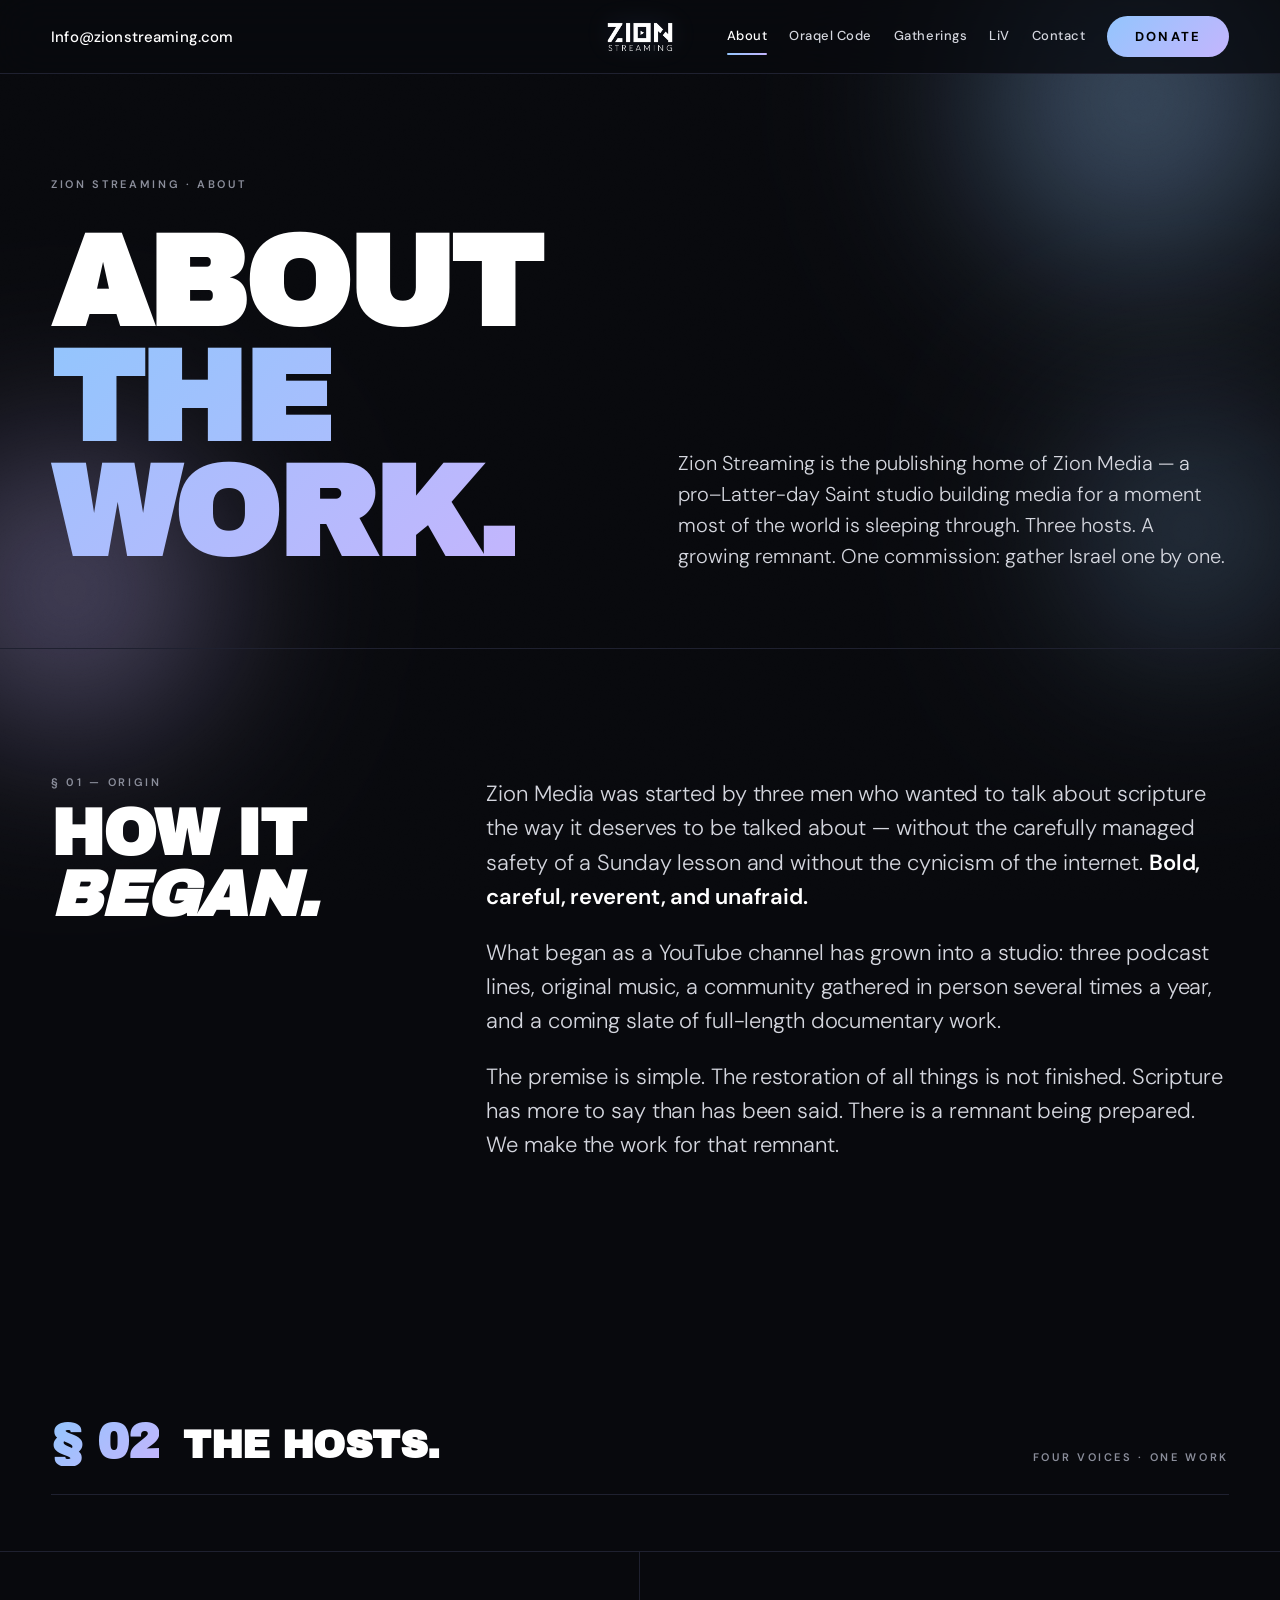
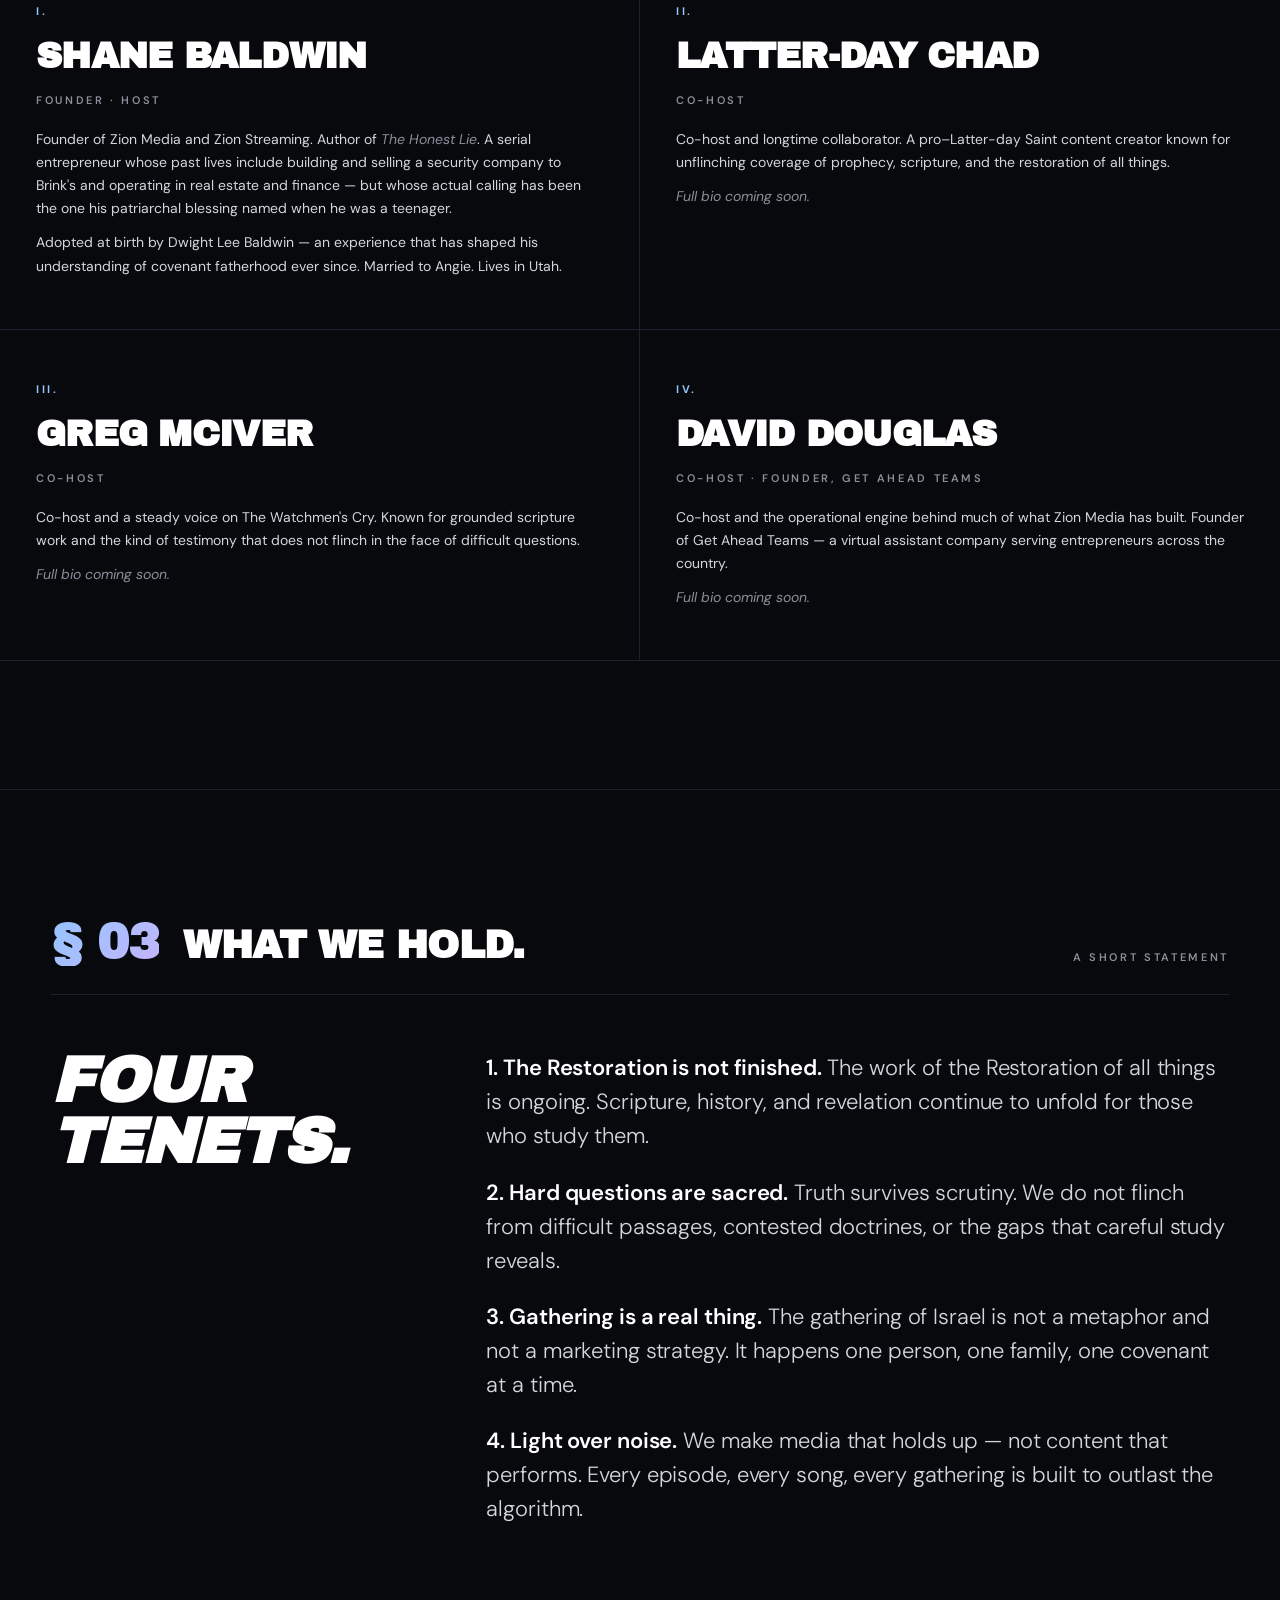
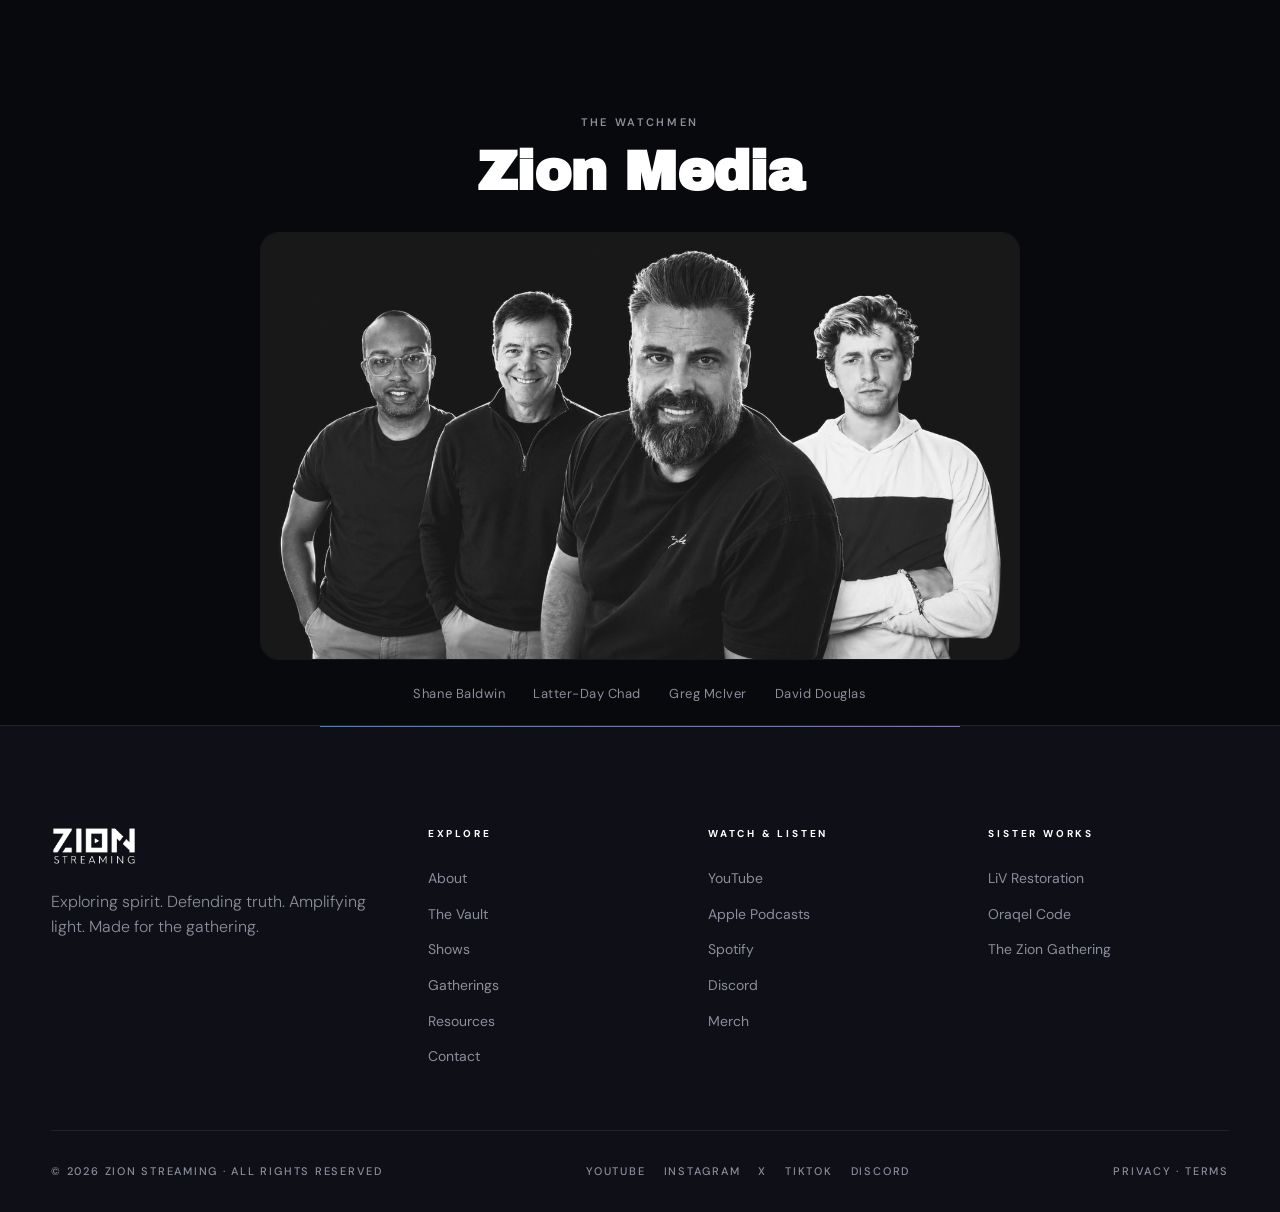
==== commit ee36b510: "Add files via upload" ====
--- a/about/index.html
+++ b/about/index.html
@@ -4,6 +4,18 @@
 <meta charset="UTF-8">
 <meta name="viewport" content="width=device-width, initial-scale=1">
 <title>About — Zion Streaming</title>
+<meta property="og:title" content="About — Zion Streaming">
+<meta property="og:description" content="The story behind Zion Media and Zion Streaming — and the people doing the work.">
+<meta name="twitter:title" content="About — Zion Streaming">
+<meta name="twitter:description" content="The story behind Zion Media and Zion Streaming — and the people doing the work.">
+<meta property="og:type" content="website">
+<meta property="og:url" content="https://www.zionstreaming.com">
+<meta property="og:image" content="https://www.zionstreaming.com/images/og-image.png">
+<meta property="og:image:width" content="1200">
+<meta property="og:image:height" content="630">
+<meta property="og:image:alt" content="Zion Streaming — Awaken & Gather">
+<meta name="twitter:card" content="summary_large_image">
+<meta name="twitter:image" content="https://www.zionstreaming.com/images/og-image.png">
 <meta name="description" content="The story behind Zion Media and Zion Streaming — and the people doing the work.">
 <link rel="stylesheet" href="/styles.css">
 </head>
@@ -159,6 +171,21 @@
 </section>
 
 <!-- FOOTER -->
+<!-- THE WATCHMEN -->
+<section class="watchmen">
+  <div class="container">
+    <p class="watchmen__label">The Watchmen</p>
+    <h2 class="watchmen__title">Zion Media</h2>
+    <img src="/images/team-photo.png" alt="The Zion Streaming hosts" class="watchmen__photo">
+    <div class="watchmen__names">
+      <span>Shane Baldwin</span>
+      <span>Latter-Day Chad</span>
+      <span>Greg McIver</span>
+      <span>David Douglas</span>
+    </div>
+  </div>
+</section>
+
 <footer class="footer">
   <div class="footer__inner">
     <div class="footer__top">
@@ -170,6 +197,7 @@
         <h6>Explore</h6>
         <ul>
           <li><a href="/about/">About</a></li>
+          <li><a href="/vault/">The Vault</a></li>
           <li><a href="/shows/">Shows</a></li>
           <li><a href="https://www.theziongathering.com">Gatherings</a></li>
           <li><a href="/resources/">Resources</a></li>
--- a/styles.css
+++ b/styles.css
@@ -302,11 +302,12 @@
 
 .nav {
   display: flex;
-  gap: 28px;
+  gap: 22px;
   align-items: center;
   font-size: 13px;
   font-weight: 500;
   letter-spacing: 0.04em;
+  white-space: nowrap;
 }
 
 .nav a {
@@ -1902,3 +1903,264 @@
   .masthead, .footer, .atmo, .grain { display: none; }
   body { background: white; color: black; }
 }
+
+/* ============================================
+   THE WATCHMEN — team photo before the footer
+   ============================================ */
+.watchmen {
+  padding: 60px 0 20px;
+  text-align: center;
+  position: relative;
+  z-index: 2;
+}
+
+.watchmen__label {
+  font-size: 11px;
+  letter-spacing: 0.24em;
+  text-transform: uppercase;
+  color: var(--text-mute);
+  font-weight: 600;
+  margin: 0 0 12px;
+}
+
+.watchmen__title {
+  font-family: 'Archivo Black', system-ui, sans-serif;
+  font-size: clamp(36px, 4.5vw, 56px);
+  letter-spacing: -0.015em;
+  margin: 0 0 32px;
+  color: var(--text);
+  line-height: 1;
+}
+
+.watchmen__photo {
+  max-width: 760px;
+  width: 100%;
+  height: auto;
+  margin: 0 auto;
+  border-radius: 18px;
+  display: block;
+  border: 1px solid rgba(255, 255, 255, 0.06);
+}
+
+.watchmen__names {
+  display: flex;
+  justify-content: center;
+  gap: 28px;
+  margin-top: 24px;
+  flex-wrap: wrap;
+  font-size: 13px;
+  color: var(--text-mute);
+  letter-spacing: 0.04em;
+}
+
+@media (max-width: 720px) {
+  .watchmen { padding: 48px 0 16px; }
+  .watchmen__photo { border-radius: 14px; }
+  .watchmen__names { gap: 16px; font-size: 12px; }
+}
+
+/* ============================================
+   THE VAULT — gated content page
+   ============================================ */
+.vault-page {
+  min-height: 65vh;
+  display: flex;
+  align-items: center;
+  justify-content: center;
+  padding: 80px 0;
+  position: relative;
+  z-index: 2;
+}
+
+.vault__lock {
+  max-width: 480px;
+  margin: 0 auto;
+  text-align: center;
+  padding: 56px 40px;
+  border-radius: 24px;
+  background: rgba(255, 255, 255, 0.03);
+  border: 1px solid rgba(255, 255, 255, 0.08);
+  position: relative;
+  overflow: hidden;
+}
+
+.vault__lock::before {
+  content: '';
+  position: absolute;
+  inset: 0;
+  border-radius: 24px;
+  padding: 1px;
+  background: linear-gradient(135deg, var(--blue), var(--purple));
+  -webkit-mask: linear-gradient(#fff 0 0) content-box, linear-gradient(#fff 0 0);
+  -webkit-mask-composite: xor;
+          mask-composite: exclude;
+  pointer-events: none;
+  opacity: 0.6;
+}
+
+.vault__icon { font-size: 40px; margin-bottom: 12px; }
+
+.vault__title {
+  font-family: 'Archivo Black', system-ui, sans-serif;
+  font-size: 56px;
+  letter-spacing: -0.015em;
+  margin: 0 0 12px;
+  color: var(--text);
+  line-height: 1;
+}
+
+.vault__sub {
+  color: var(--text-mute);
+  font-size: 14px;
+  margin: 0 0 28px;
+  line-height: 1.55;
+}
+
+.vault__input {
+  width: 240px;
+  text-align: center;
+  font-size: 28px;
+  letter-spacing: 0.4em;
+  padding: 16px 12px;
+  border-radius: 12px;
+  border: 1px solid rgba(255, 255, 255, 0.12);
+  background: rgba(0, 0, 0, 0.3);
+  color: var(--text);
+  font-family: 'Inter', system-ui, monospace;
+  font-weight: 700;
+  outline: none;
+  transition: border-color 0.2s, box-shadow 0.2s;
+}
+
+.vault__input:focus {
+  border-color: var(--blue);
+  box-shadow: 0 0 0 4px rgba(147, 197, 253, 0.14);
+}
+
+.vault__input::placeholder {
+  color: rgba(255, 255, 255, 0.18);
+  letter-spacing: 0.4em;
+}
+
+.vault__btn {
+  display: block;
+  margin: 18px auto 0;
+  padding: 14px 32px;
+  border-radius: 999px;
+  background: linear-gradient(135deg, var(--blue), var(--purple));
+  color: #000;
+  font-weight: 800;
+  font-size: 13px;
+  letter-spacing: 0.08em;
+  text-transform: uppercase;
+  border: none;
+  cursor: pointer;
+  transition: transform 0.15s, box-shadow 0.2s;
+}
+
+.vault__btn:hover {
+  transform: translateY(-1px);
+  box-shadow: 0 6px 20px rgba(147, 197, 253, 0.25);
+}
+
+.vault__error {
+  color: #ff7a7a;
+  font-size: 13px;
+  margin: 14px 0 0;
+  min-height: 18px;
+}
+
+.vault__content { display: none; }
+.vault__content.unlocked { display: block; }
+
+.vault__hero {
+  text-align: center;
+  padding: 40px 0 60px;
+}
+
+.vault__hero .vault__title { font-size: clamp(56px, 8vw, 96px); }
+
+.vault__hero p {
+  color: var(--text-mute);
+  font-size: 15px;
+  max-width: 560px;
+  margin: 12px auto 0;
+  line-height: 1.6;
+}
+
+.vault__grid {
+  display: grid;
+  grid-template-columns: repeat(2, 1fr);
+  gap: 20px;
+  max-width: 960px;
+  margin: 0 auto 60px;
+}
+
+.vault__doc {
+  background: rgba(255, 255, 255, 0.03);
+  border: 1px solid rgba(255, 255, 255, 0.08);
+  border-radius: 16px;
+  padding: 28px;
+  transition: transform 0.2s, border-color 0.2s;
+}
+
+.vault__doc:hover {
+  transform: translateY(-2px);
+  border-color: rgba(147, 197, 253, 0.35);
+}
+
+.vault__doc__type {
+  font-size: 11px;
+  letter-spacing: 0.18em;
+  text-transform: uppercase;
+  color: var(--blue);
+  font-weight: 700;
+  margin: 0 0 10px;
+}
+
+.vault__doc h3 {
+  font-size: 20px;
+  font-weight: 700;
+  margin: 0 0 8px;
+  letter-spacing: -0.01em;
+  color: var(--text);
+}
+
+.vault__doc p {
+  font-size: 14px;
+  color: var(--text-mute);
+  margin: 0 0 16px;
+  line-height: 1.55;
+}
+
+.vault__doc a {
+  font-size: 12px;
+  font-weight: 700;
+  letter-spacing: 0.08em;
+  text-transform: uppercase;
+  color: var(--text);
+  border-bottom: 1px solid currentColor;
+  padding-bottom: 2px;
+}
+
+.vault__lockout {
+  display: block;
+  margin: 32px auto 0;
+  font-size: 11px;
+  letter-spacing: 0.12em;
+  text-transform: uppercase;
+  color: var(--text-mute);
+  cursor: pointer;
+  background: none;
+  border: none;
+  font-family: inherit;
+  text-align: center;
+}
+
+.vault__lockout:hover { color: var(--text); }
+
+@media (max-width: 720px) {
+  .vault__lock { padding: 40px 24px; }
+  .vault__title { font-size: 40px; }
+  .vault__grid { grid-template-columns: 1fr; }
+}
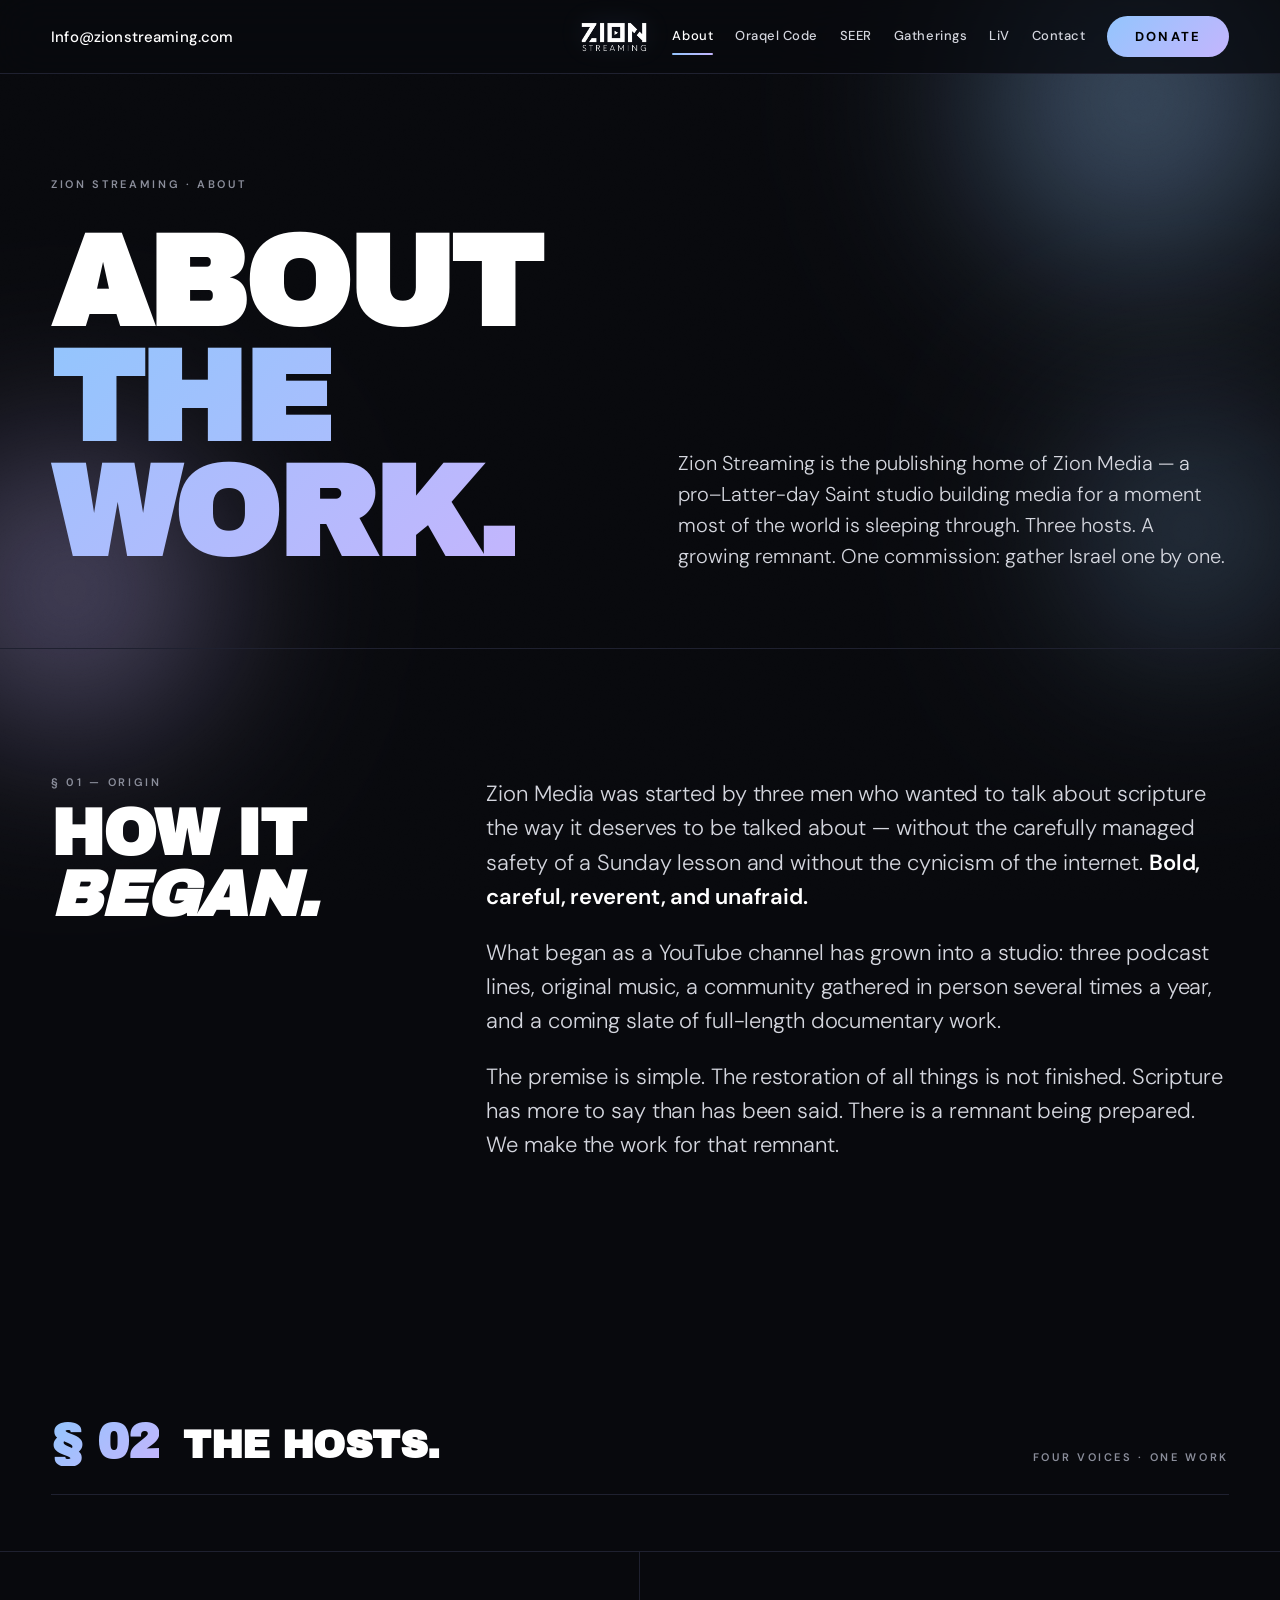
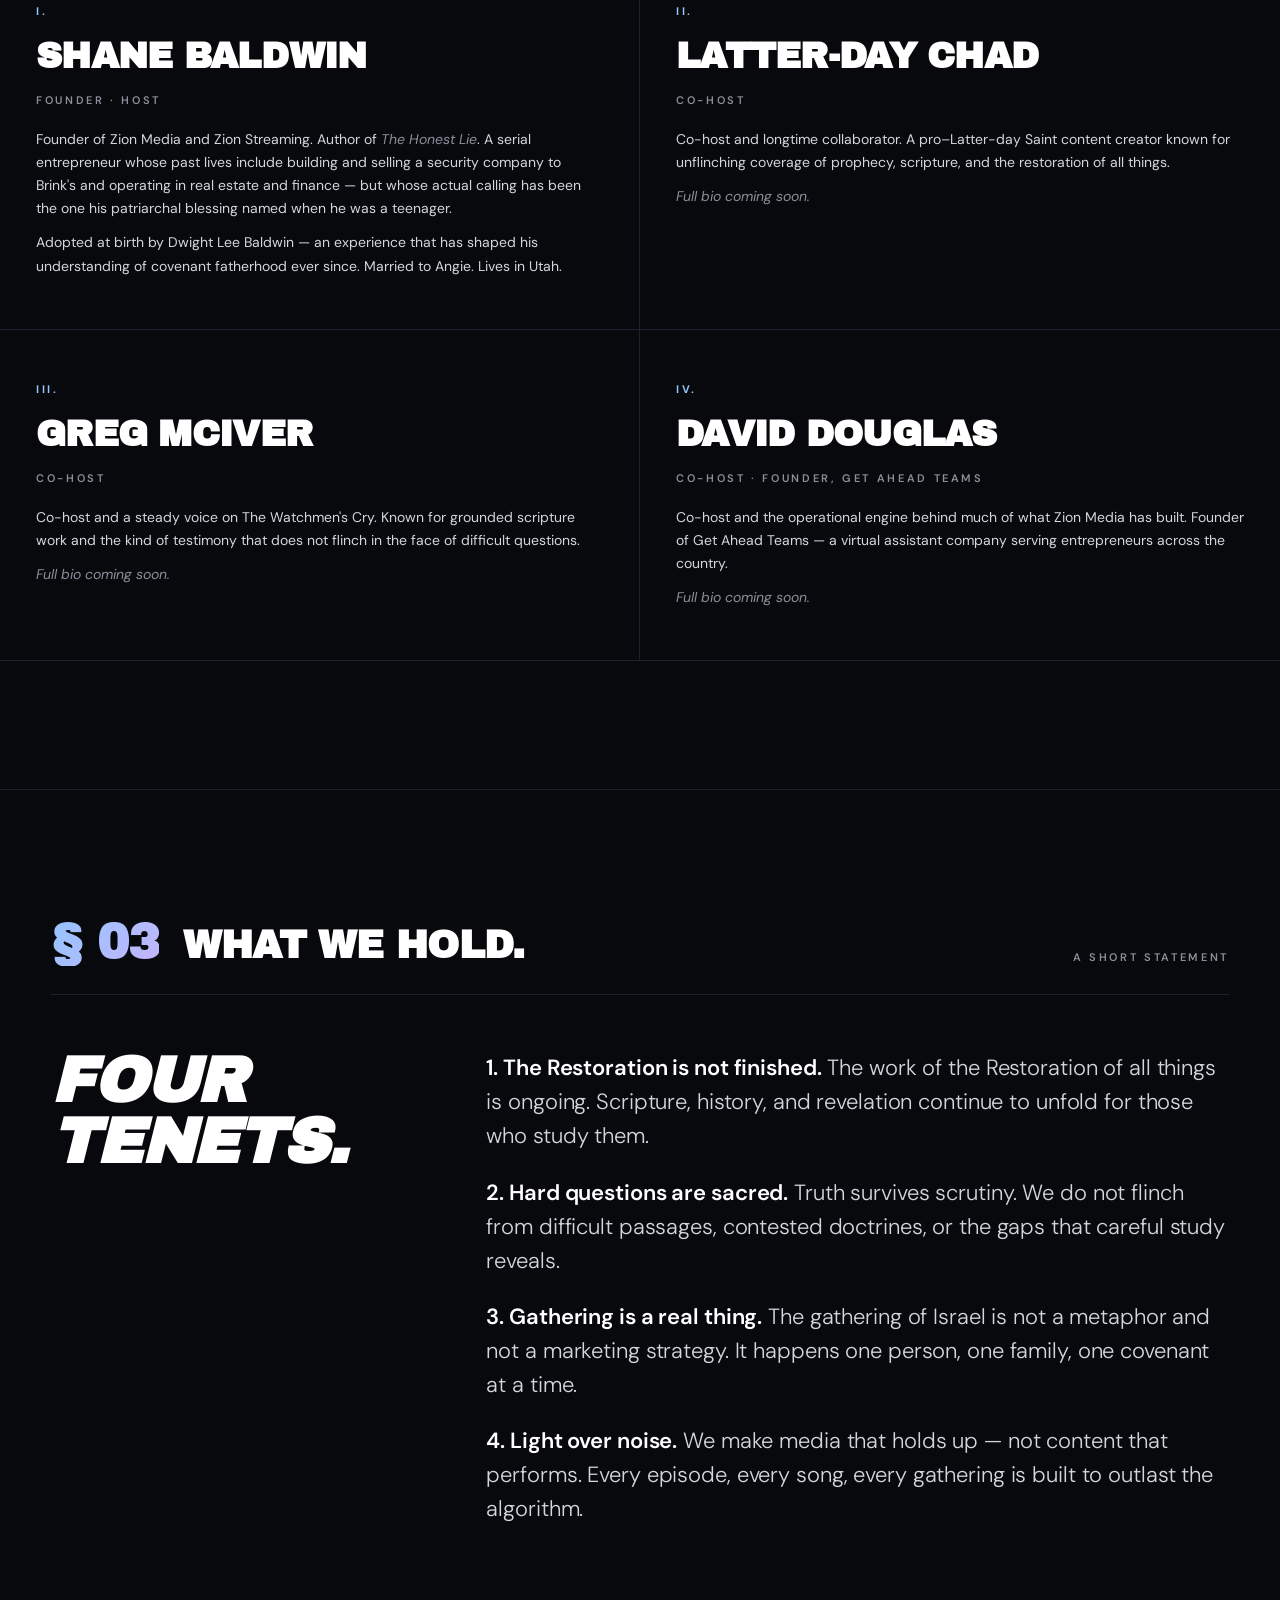
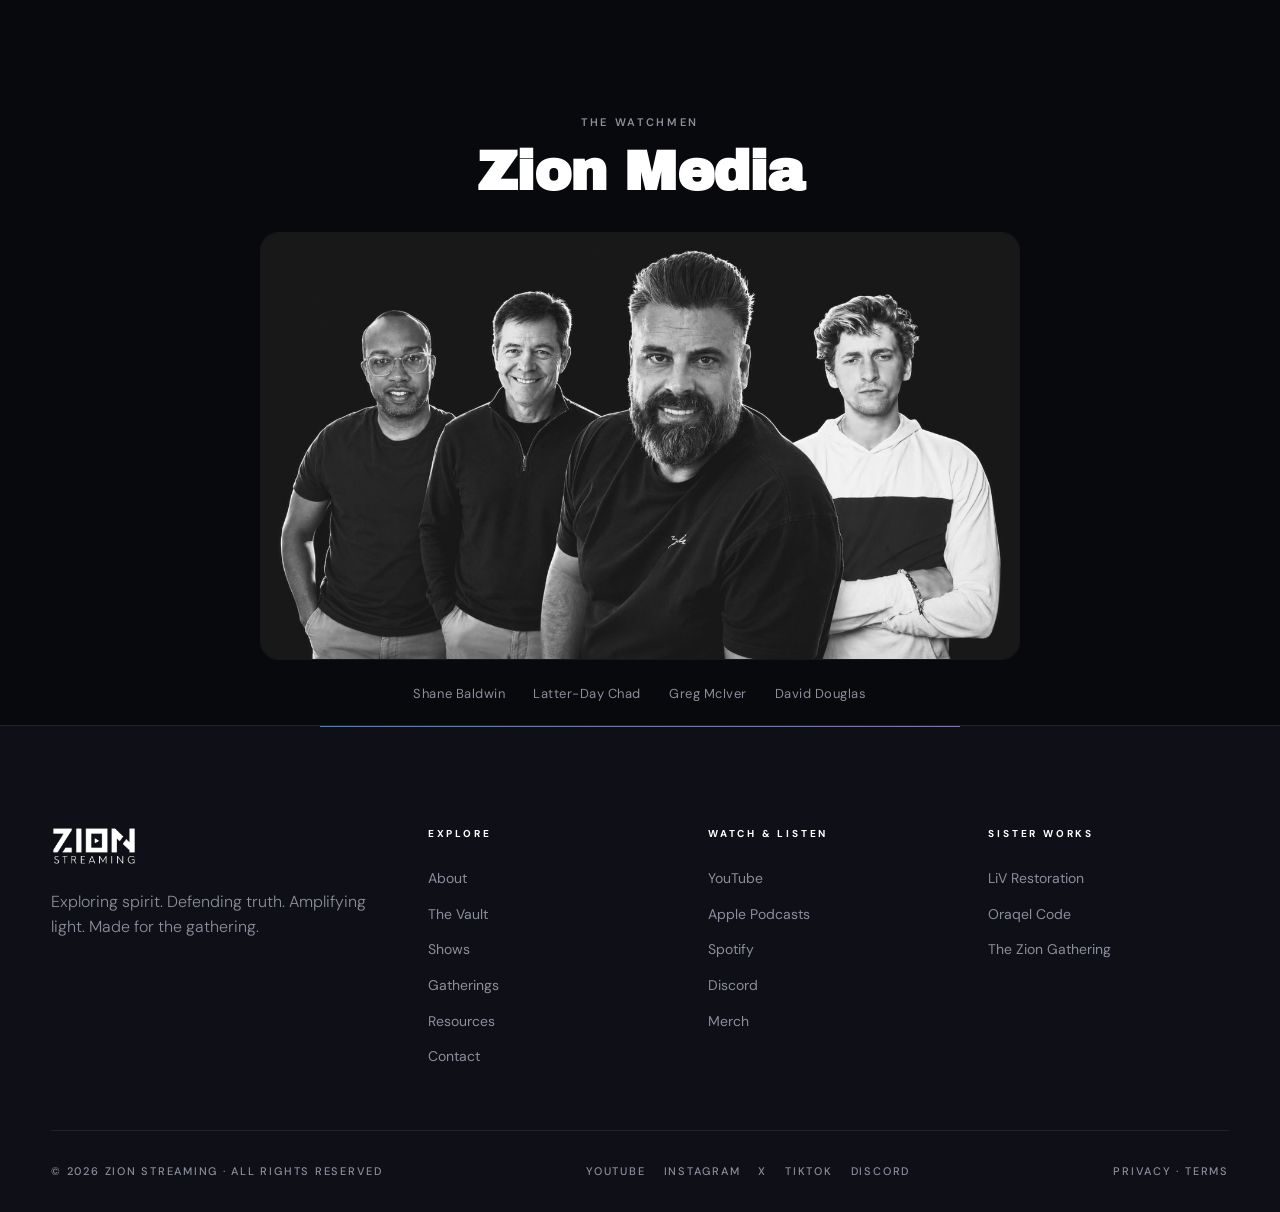
==== commit 129784c0: "Feature Book of Jonah Unsealed, add SEER to nav, LiV enroll link - Latest dispatch now plays "Nineve" ====
--- a/about/index.html
+++ b/about/index.html
@@ -40,6 +40,7 @@
       <nav class="nav" id="nav">
         <a href="/about/" class="active">About</a>
         <a href="https://www.oraqelcode.com">Oraqel Code</a>
+        <a href="https://seerscriptures.com">SEER</a>
         <a href="https://www.theziongathering.com">Gatherings</a>
         <a href="https://liveinvirtue.com">LiV</a>
         <a href="/contact/">Contact</a>
@@ -210,7 +211,7 @@
           <li><a href="https://www.youtube.com/@ZionMedia_">YouTube</a></li>
           <li><a href="https://podcasts.apple.com/us/podcast/zion-media/id1817265894">Apple Podcasts</a></li>
           <li><a href="https://open.spotify.com/show/1yGg83HdSmHNABPeVVvT4j">Spotify</a></li>
-          <li><a href="https://discord.com/invite/dgn2CZMvFn">Discord</a></li>
+          <li><a href="https://discord.com/invite/e9yVQjNVRW">Discord</a></li>
           <li><a href="https://zionstreaming.printify.me/">Merch</a></li>
         </ul>
       </div>
@@ -230,7 +231,7 @@
         <a href="https://www.instagram.com/zionstreaming/">Instagram</a>
         <a href="https://x.com/zionstreaming">X</a>
         <a href="https://www.tiktok.com/@zionstreaming">TikTok</a>
-        <a href="https://discord.com/invite/dgn2CZMvFn">Discord</a>
+        <a href="https://discord.com/invite/e9yVQjNVRW">Discord</a>
       </div>
       <div><a href="/privacy-policy.html">Privacy</a> · <a href="/terms-conditions.html">Terms</a></div>
     </div>
--- a/styles.css
+++ b/styles.css
@@ -360,6 +360,12 @@
   font-weight: 600;
   padding: 8px 4px;
   color: var(--text);
+}
+
+/* Full nav no longer fits beside the email; drop the email so the logo keeps its size */
+@media (max-width: 1099px) {
+  .masthead__inner { grid-template-columns: auto 1fr auto; }
+  .masthead__left { display: none; }
 }
 
 @media (max-width: 900px) {
@@ -1158,12 +1164,12 @@
 
 .spotlight {
   display: grid;
-  grid-template-columns: 1fr 1fr;
+  grid-template-columns: 1fr;
   gap: 28px;
   margin-bottom: 56px;
 }
 
-@media (max-width: 900px) { .spotlight { grid-template-columns: 1fr; gap: 20px; } }
+@media (max-width: 900px) { .spotlight { gap: 20px; } }
 
 .spotlight-card {
   border: 1px solid var(--border);
@@ -1214,9 +1220,9 @@
 
 .spotlight-card__num {
   font-family: var(--body);
-  font-size: 11px;
+  font-size: 17px;
   font-weight: 700;
-  letter-spacing: 0.24em;
+  letter-spacing: 0.18em;
   text-transform: uppercase;
   background: var(--grad);
   -webkit-background-clip: text;
@@ -1238,41 +1244,102 @@
 .spotlight-card__tagline {
   font-family: var(--body);
   font-weight: 500;
-  font-size: 18px;
+  font-size: 20px;
   color: var(--text);
   line-height: 1.35;
   letter-spacing: -0.005em;
 }
 
 .spotlight-card__desc {
-  font-size: 14px;
+  font-size: 18px;
   line-height: 1.6;
   color: var(--text-mute);
-  max-width: 460px;
-}
-
-.spotlight-card__meta {
-  display: flex;
-  justify-content: space-between;
-  align-items: center;
-  font-size: 11px;
-  letter-spacing: 0.22em;
-  text-transform: uppercase;
-  color: var(--text-mute);
-  font-weight: 600;
-  padding-top: 16px;
+  max-width: 520px;
+}
+
+.spotlight-card__code {
+  font-size: 18px;
+  line-height: 1.7;
+  color: var(--text);
+}
+
+.spotlight-card__code strong {
+  display: inline-block;
+  padding: 0 10px;
+  border: 1px dashed var(--blue);
+  border-radius: 6px;
+  color: var(--blue-bright);
+  font-weight: 700;
+  letter-spacing: 0.08em;
+}
+
+.spotlight-card__note {
+  font-size: 17px;
+  line-height: 1.5;
+  color: var(--text-mute);
+}
+
+/* Partner card: media left, copy + buttons right */
+
+.spotlight-card--feature {
+  grid-column: 1 / -1;
+  display: grid;
+  grid-template-columns: minmax(0, 1.15fr) minmax(0, 1fr);
+  gap: clamp(32px, 4vw, 56px);
+  align-items: stretch;
+}
+
+.spotlight-card__media {
+  display: block;
+  align-self: center;
+}
+
+.spotlight-card__media img {
+  display: block;
+  width: 100%;
+  height: auto;
+  border-radius: 8px;
+  border: var(--rule);
+}
+
+.spotlight-card__body {
+  display: flex;
+  flex-direction: column;
+  gap: 20px;
+  min-width: 0;
+}
+
+.spotlight-card--logo .spotlight-card__media {
+  width: 100%;
+  max-width: 400px;
+  justify-self: center;
+}
+
+.spotlight-card--feature:hover { transform: none; }
+
+.spotlight-card__actions {
+  display: flex;
+  flex-wrap: wrap;
+  gap: 14px;
+  padding-top: 20px;
   border-top: var(--rule);
 }
 
-.spotlight-card__meta .arrow {
-  font-size: 18px;
-  transition: transform 0.25s ease, color 0.25s ease;
-  color: var(--text);
-}
-
-.spotlight-card:hover .spotlight-card__meta .arrow {
-  transform: translateX(6px);
-  color: var(--blue);
+.spotlight-card__actions .btn {
+  font-size: 17px;
+  letter-spacing: 0.1em;
+  padding: 16px 26px;
+}
+
+.spotlight-card__actions .btn--ghost {
+  text-transform: none;
+  letter-spacing: 0.02em;
+}
+
+@media (max-width: 900px) {
+  .spotlight-card--feature { grid-template-columns: 1fr; }
+  .spotlight-card--logo .spotlight-card__media { max-width: 240px; }
+  .spotlight-card__actions .btn { width: 100%; justify-content: center; padding: 16px 20px; }
 }
 
 /* Additional partners row */
@@ -2164,3 +2231,20 @@
   .vault__title { font-size: 40px; }
   .vault__grid { grid-template-columns: 1fr; }
 }
+
+/* Featured visual — embedded YouTube player state */
+.featured__visual--playing iframe {
+  position: absolute;
+  inset: 0;
+  width: 100%;
+  height: 100%;
+  border: 0;
+  border-radius: inherit;
+}
+
+.featured__visual--playing { cursor: default !important; }
+.featured__visual--playing:hover {
+  transform: none;
+  box-shadow: none;
+  border-color: var(--border);
+}
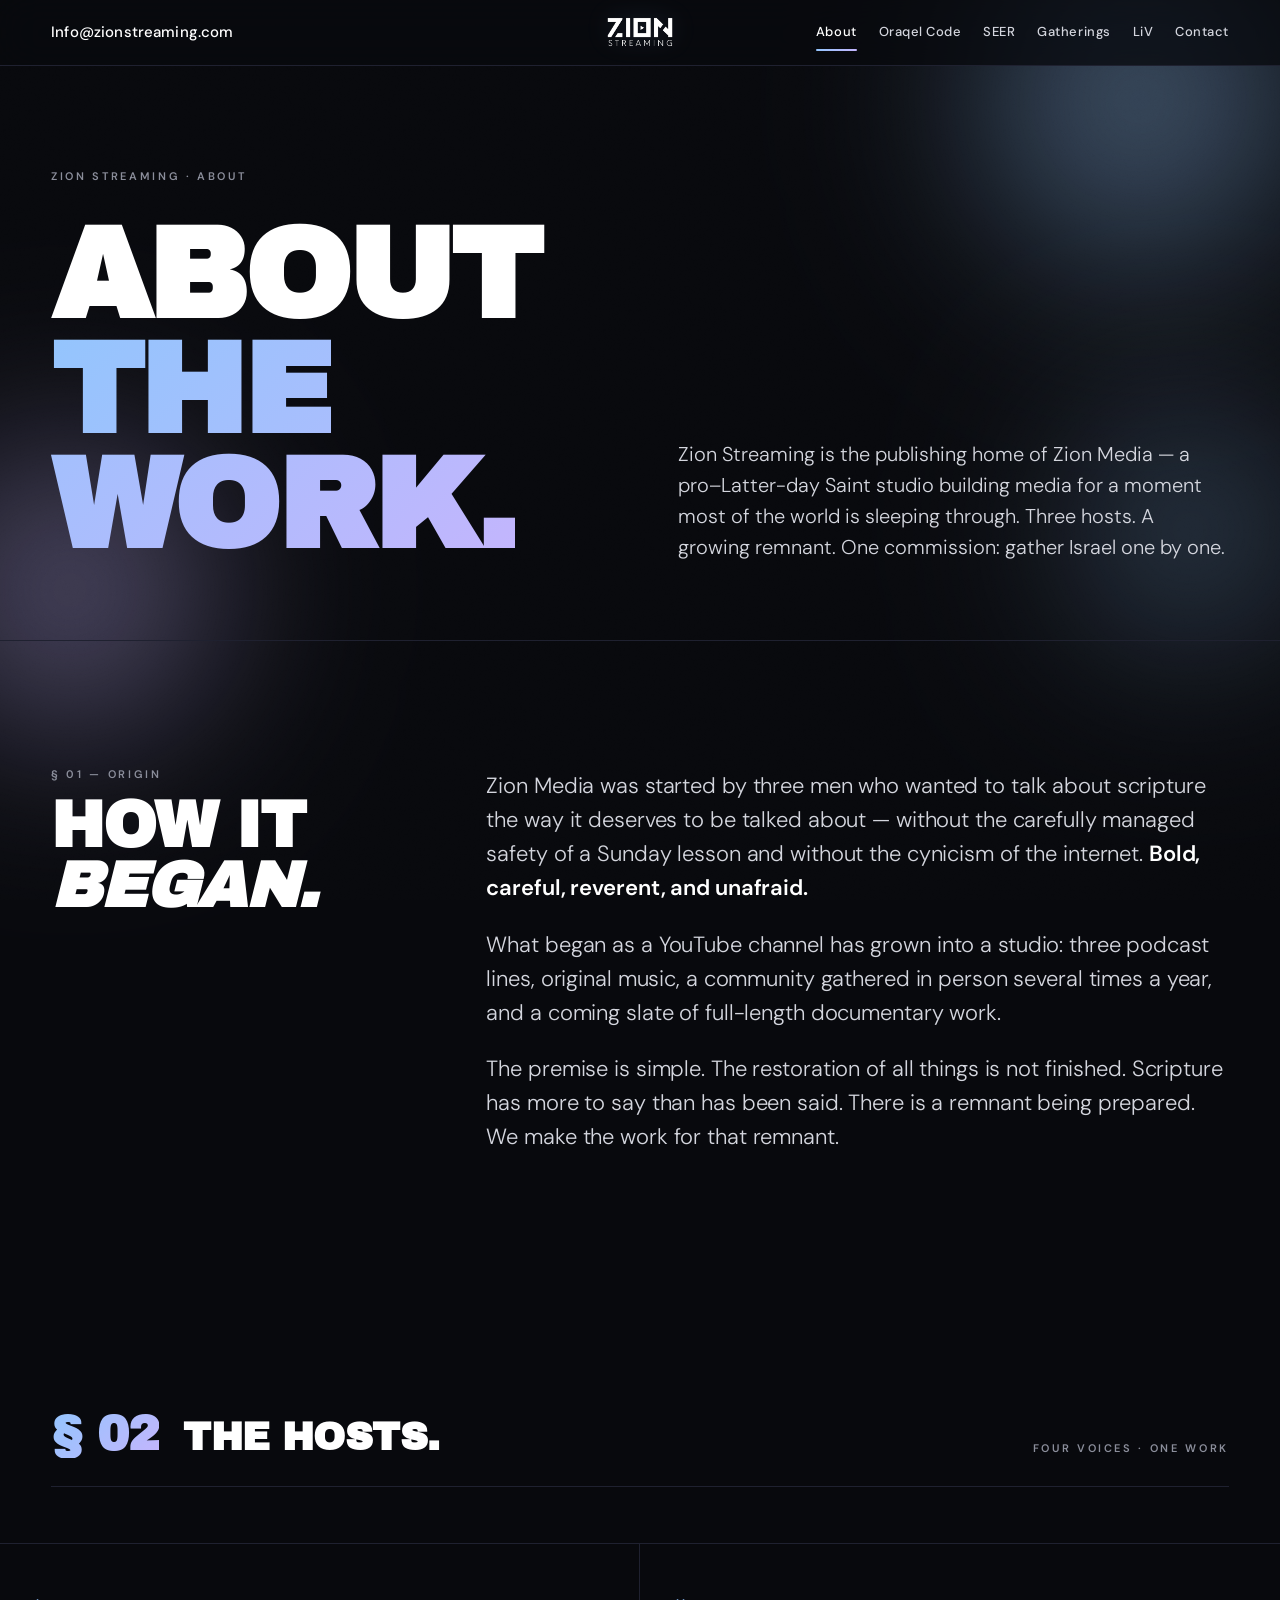
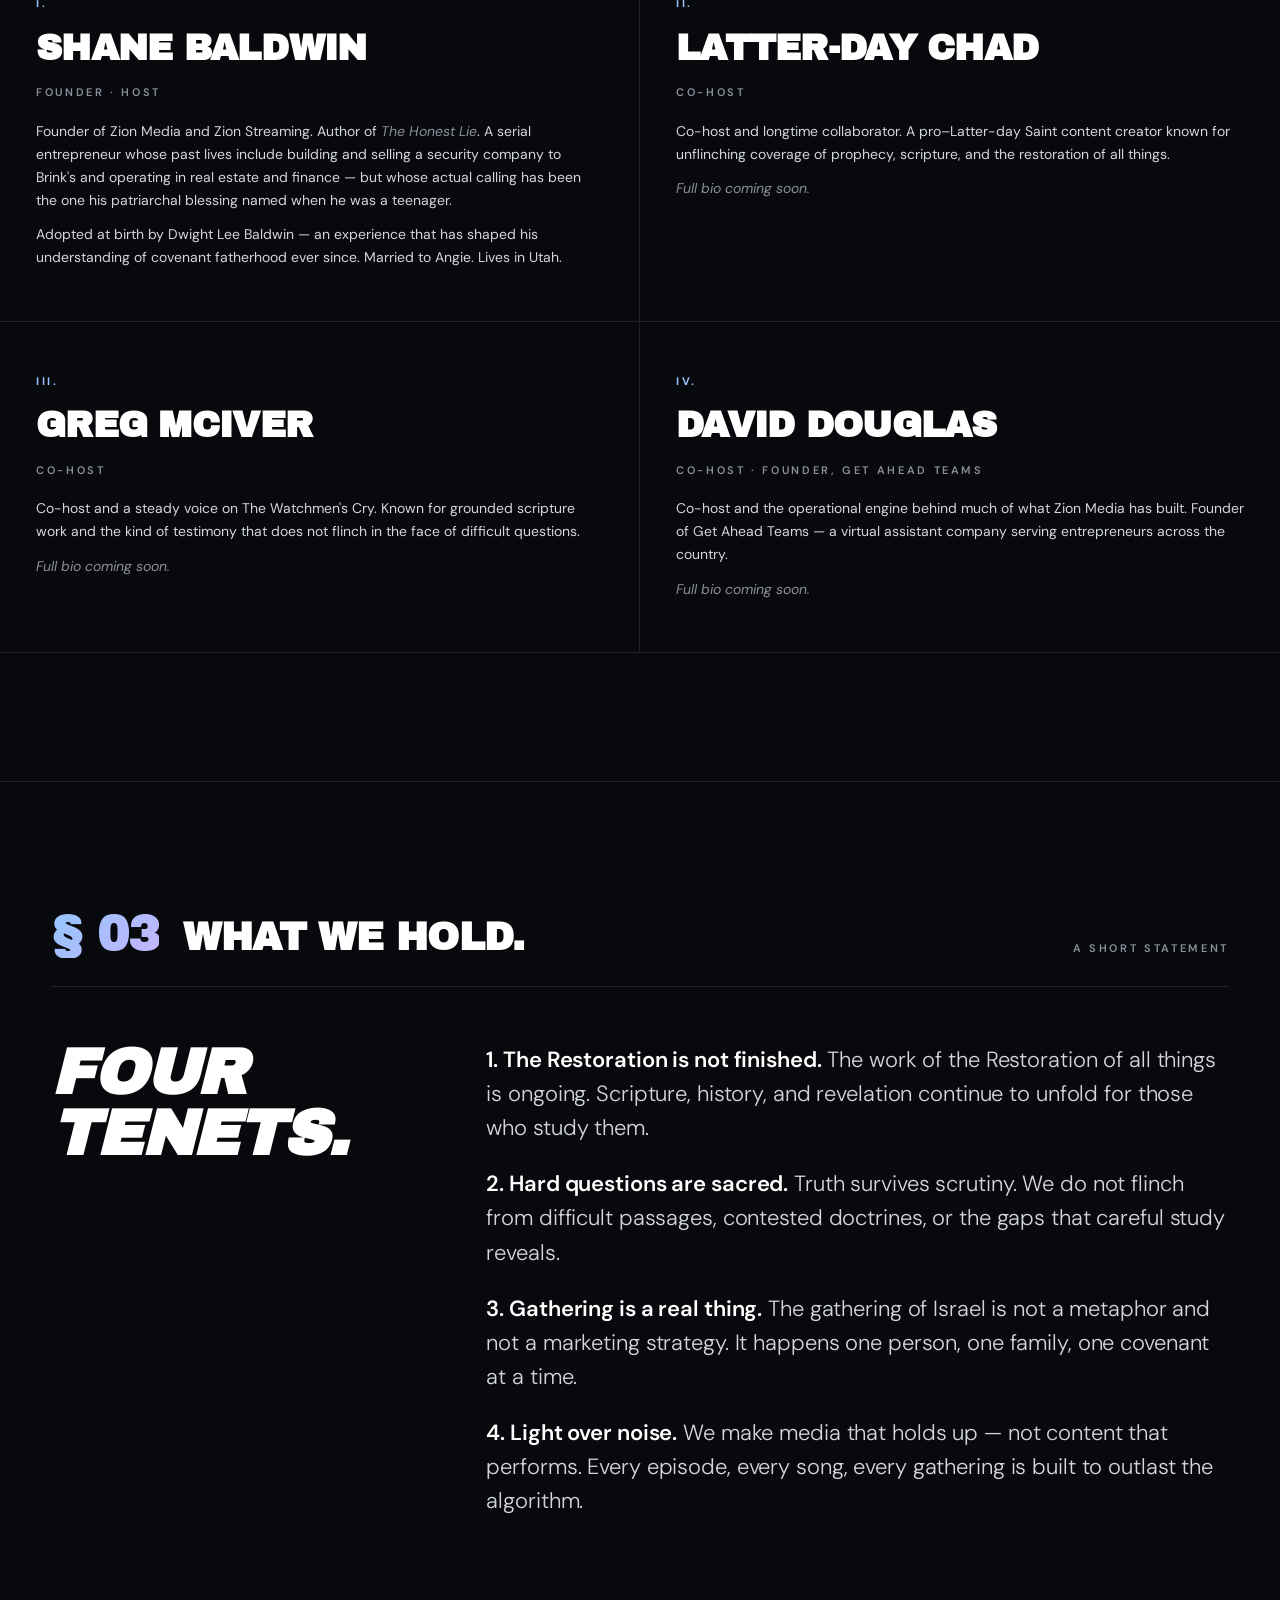
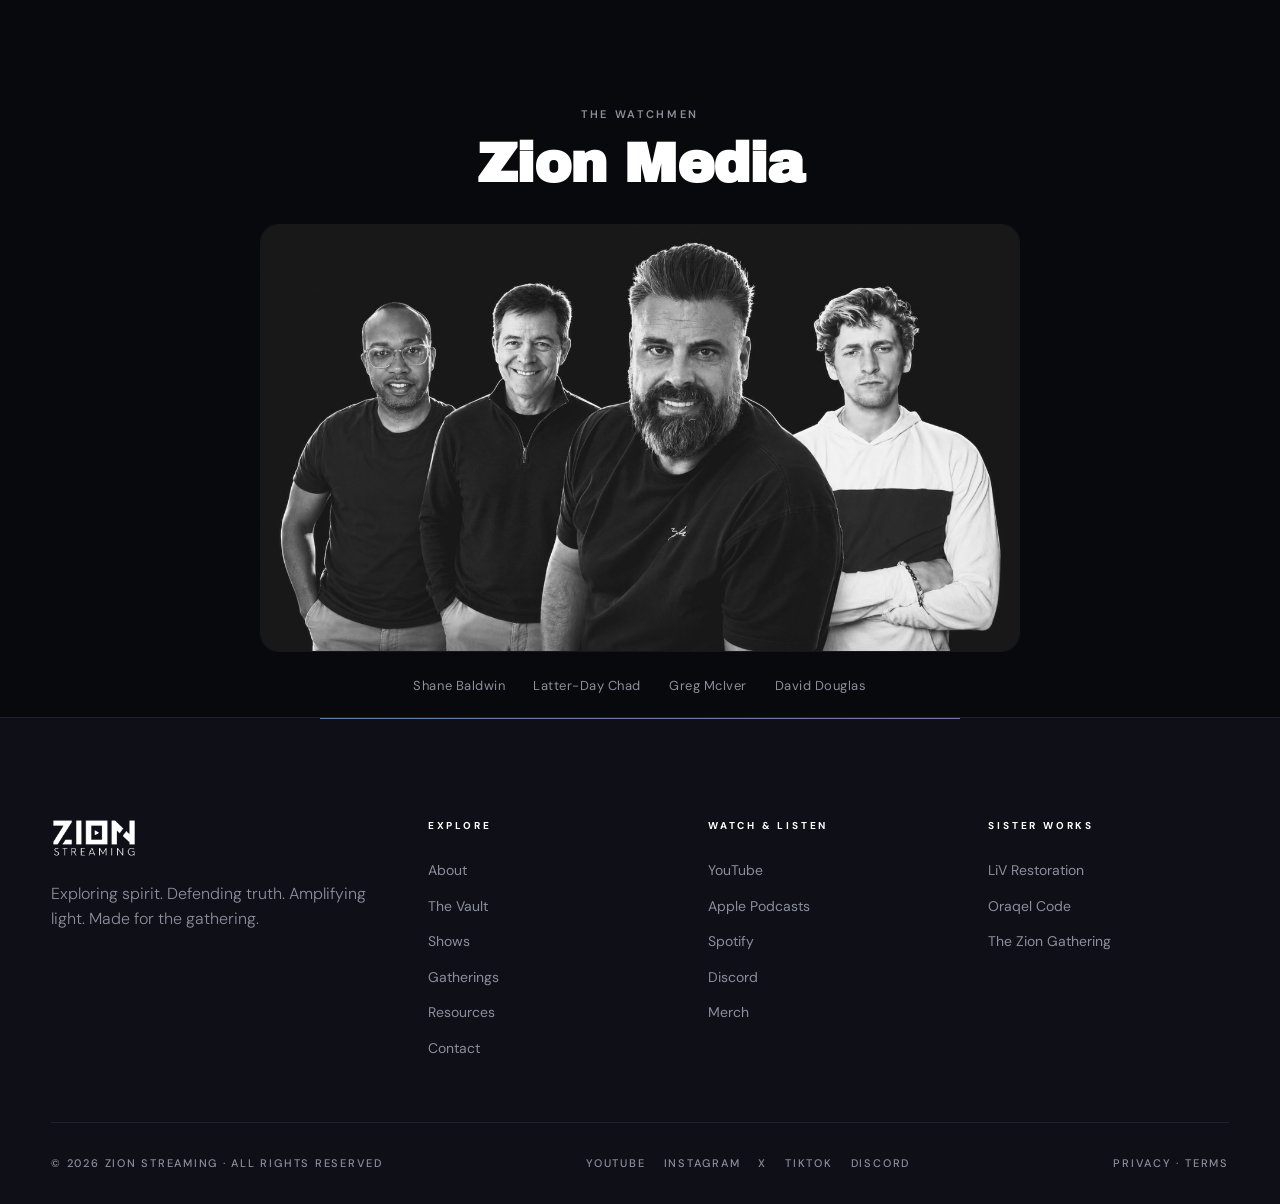
==== commit 826701ce: "Remove dead Kajabi links (Donate button, donations, guest form) zion-media.mykajabi.com is no longer" ====
--- a/about/index.html
+++ b/about/index.html
@@ -44,7 +44,6 @@
         <a href="https://www.theziongathering.com">Gatherings</a>
         <a href="https://liveinvirtue.com">LiV</a>
         <a href="/contact/">Contact</a>
-        <a href="https://zion-media.mykajabi.com/offers/73d5Sxf2/checkout" class="nav__cta">Donate</a>
       </nav>
       <button class="nav-toggle" onclick="document.getElementById('nav').classList.toggle('open');">Menu</button>
     </div>
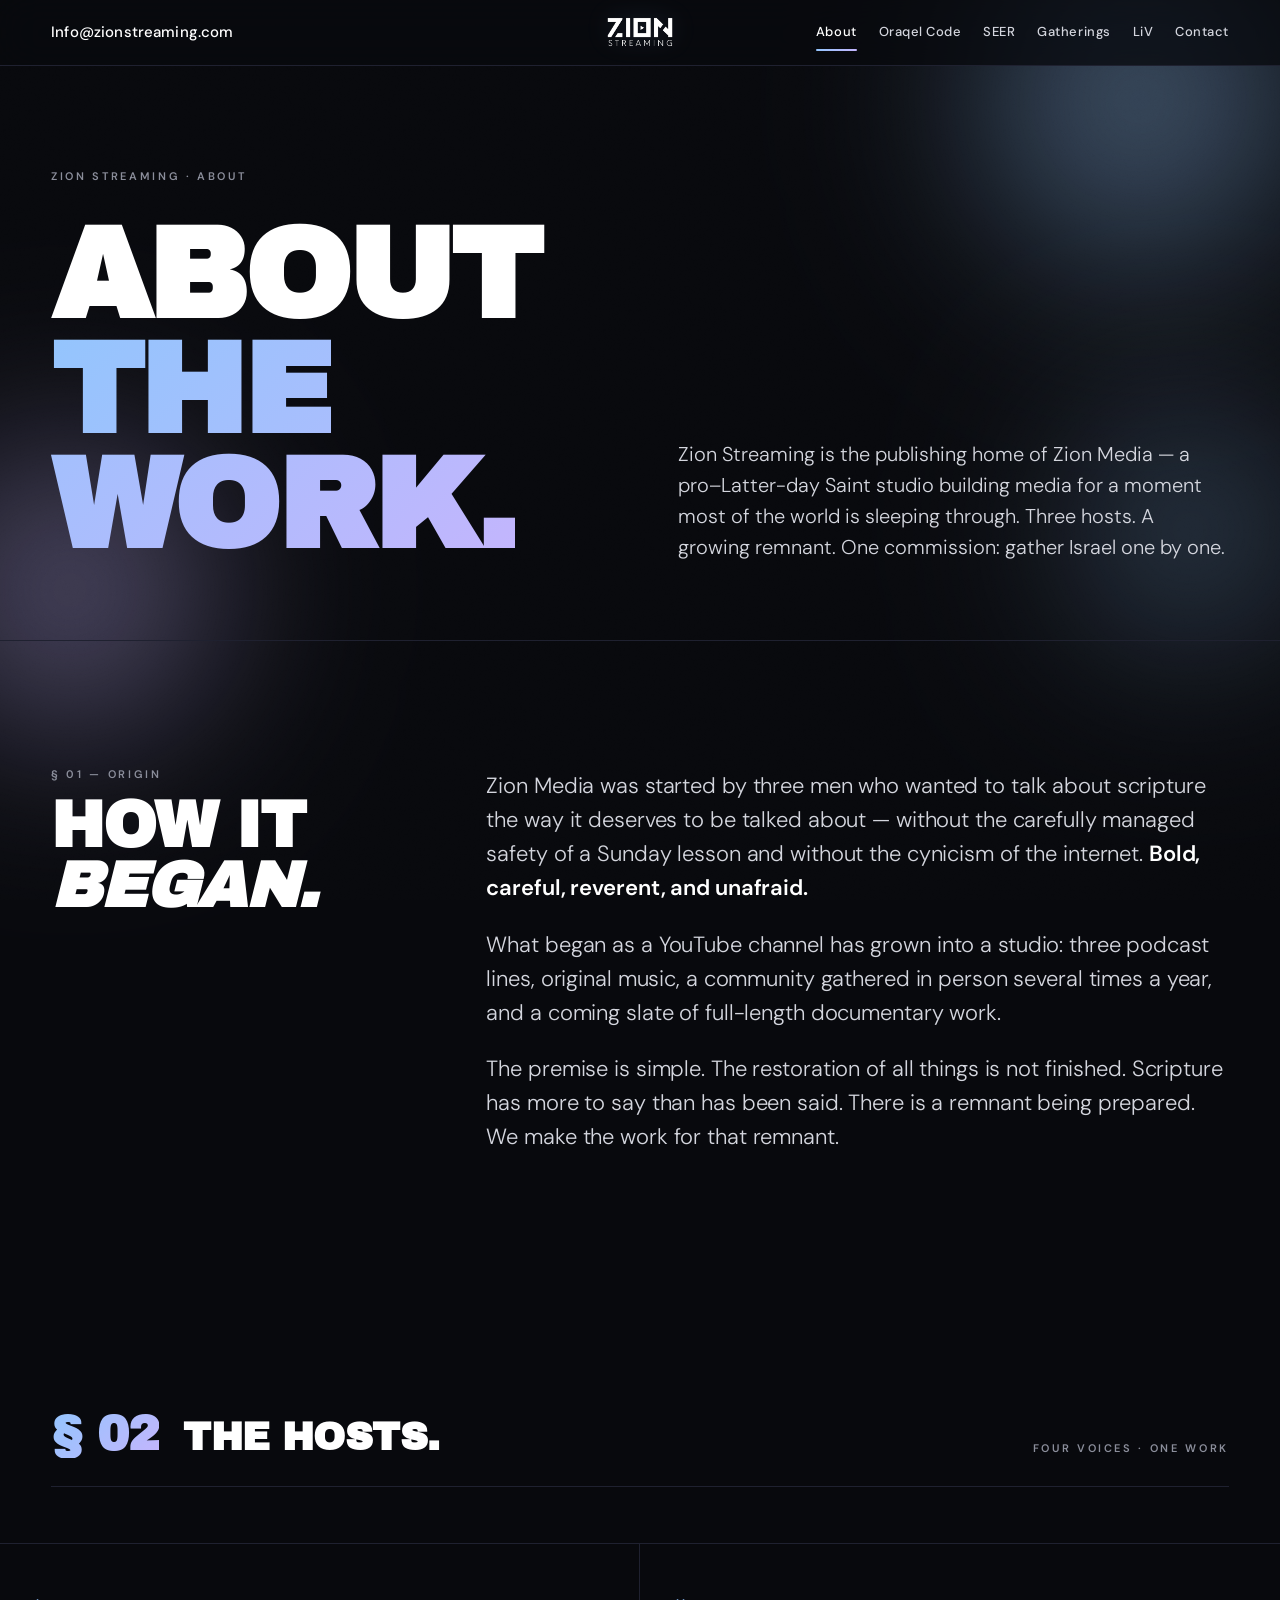
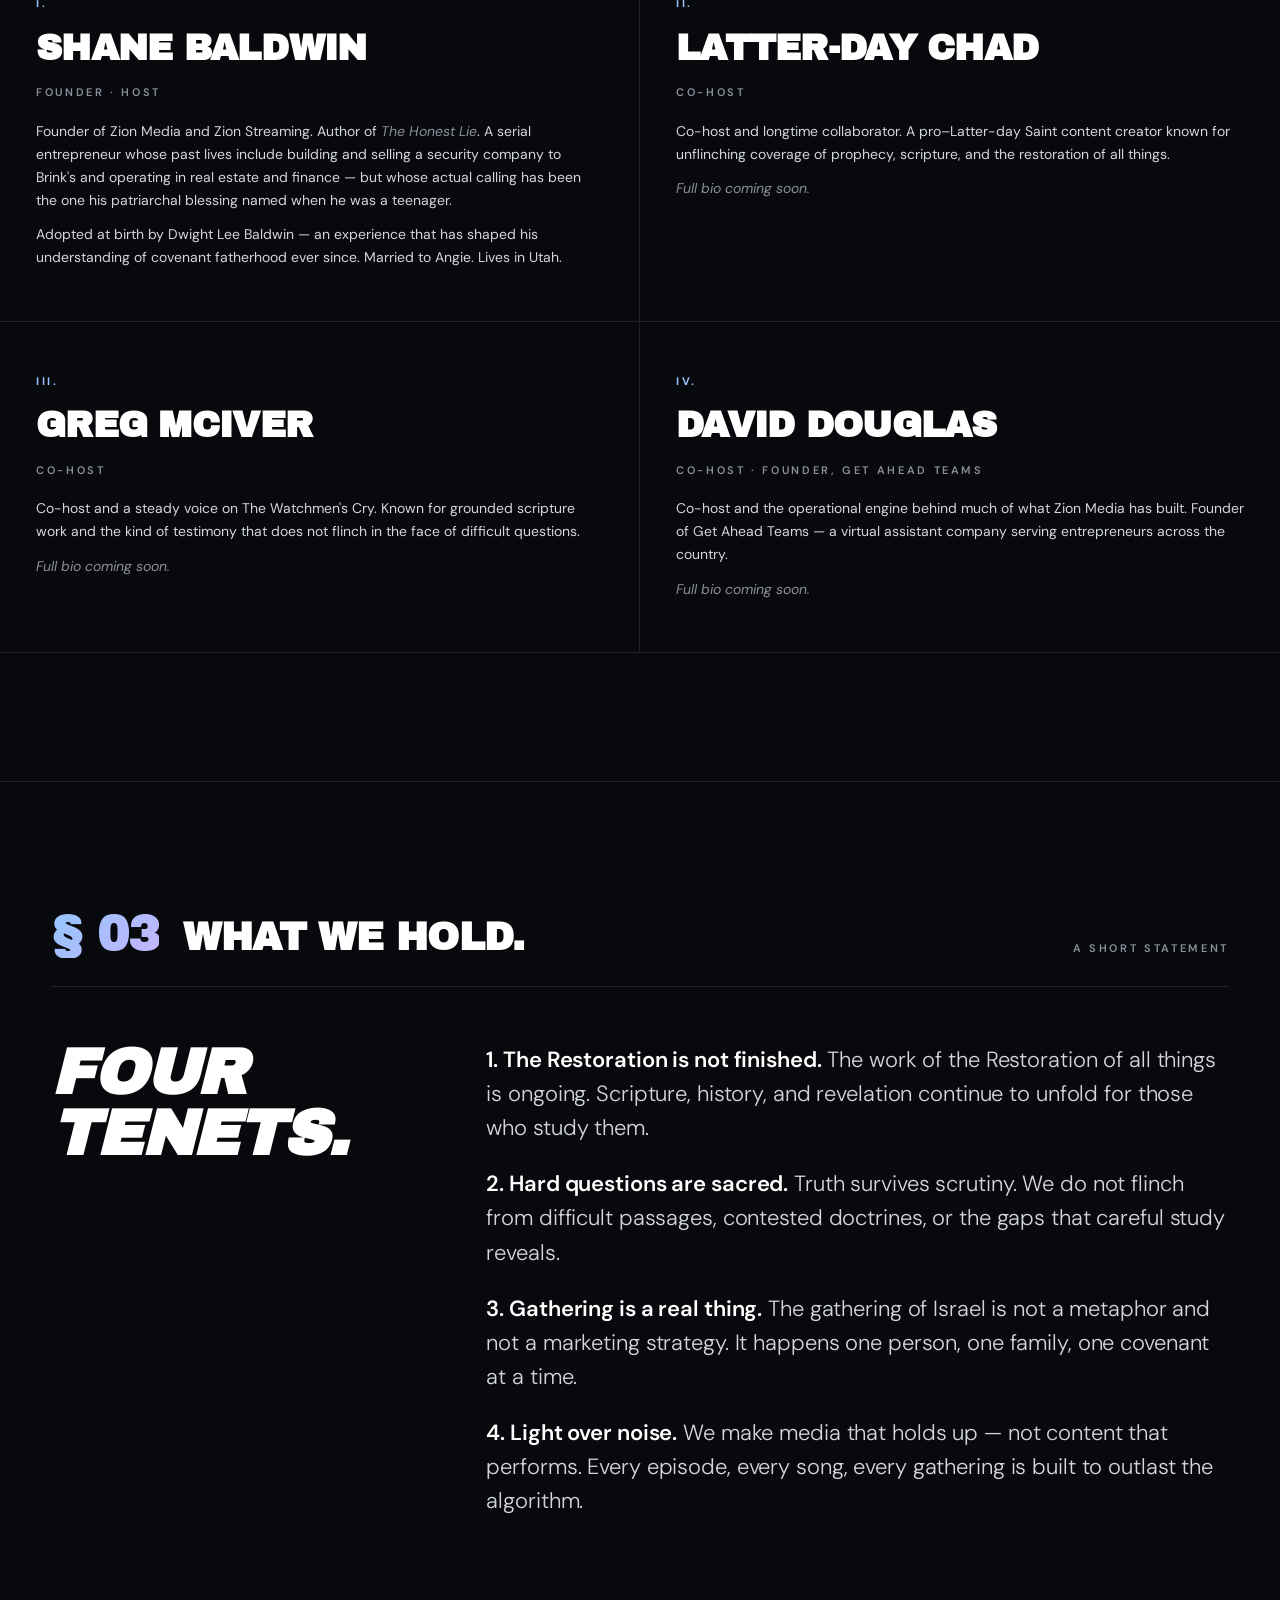
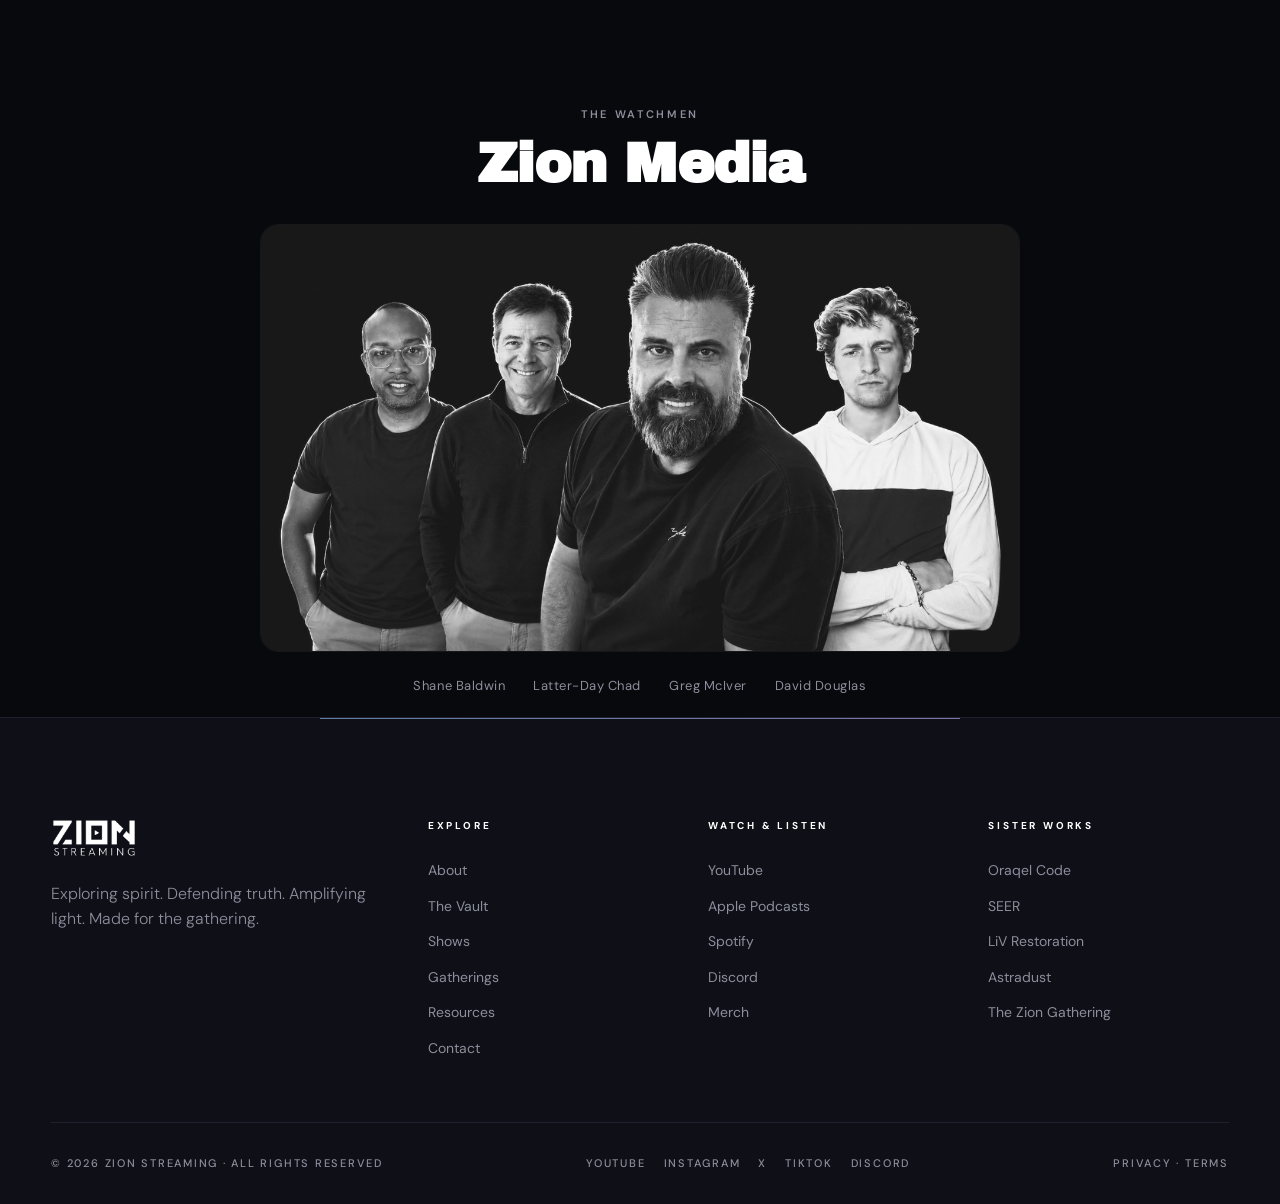
==== commit c922d817: "Update footer Sister works to match the partners section Oraqel Code, SEER, LiV Restoration, Astradu" ====
--- a/about/index.html
+++ b/about/index.html
@@ -217,8 +217,10 @@
       <div class="footer__col">
         <h6>Sister works</h6>
         <ul>
+          <li><a href="https://www.oraqelcode.com">Oraqel Code</a></li>
+          <li><a href="https://seerscriptures.com">SEER</a></li>
           <li><a href="https://liveinvirtue.com">LiV Restoration</a></li>
-          <li><a href="https://www.oraqelcode.com">Oraqel Code</a></li>
+          <li><a href="https://www.astradust.com/?ref=JORDANBALES" target="_blank" rel="sponsored noopener">Astradust</a></li>
           <li><a href="https://www.theziongathering.com">The Zion Gathering</a></li>
         </ul>
       </div>
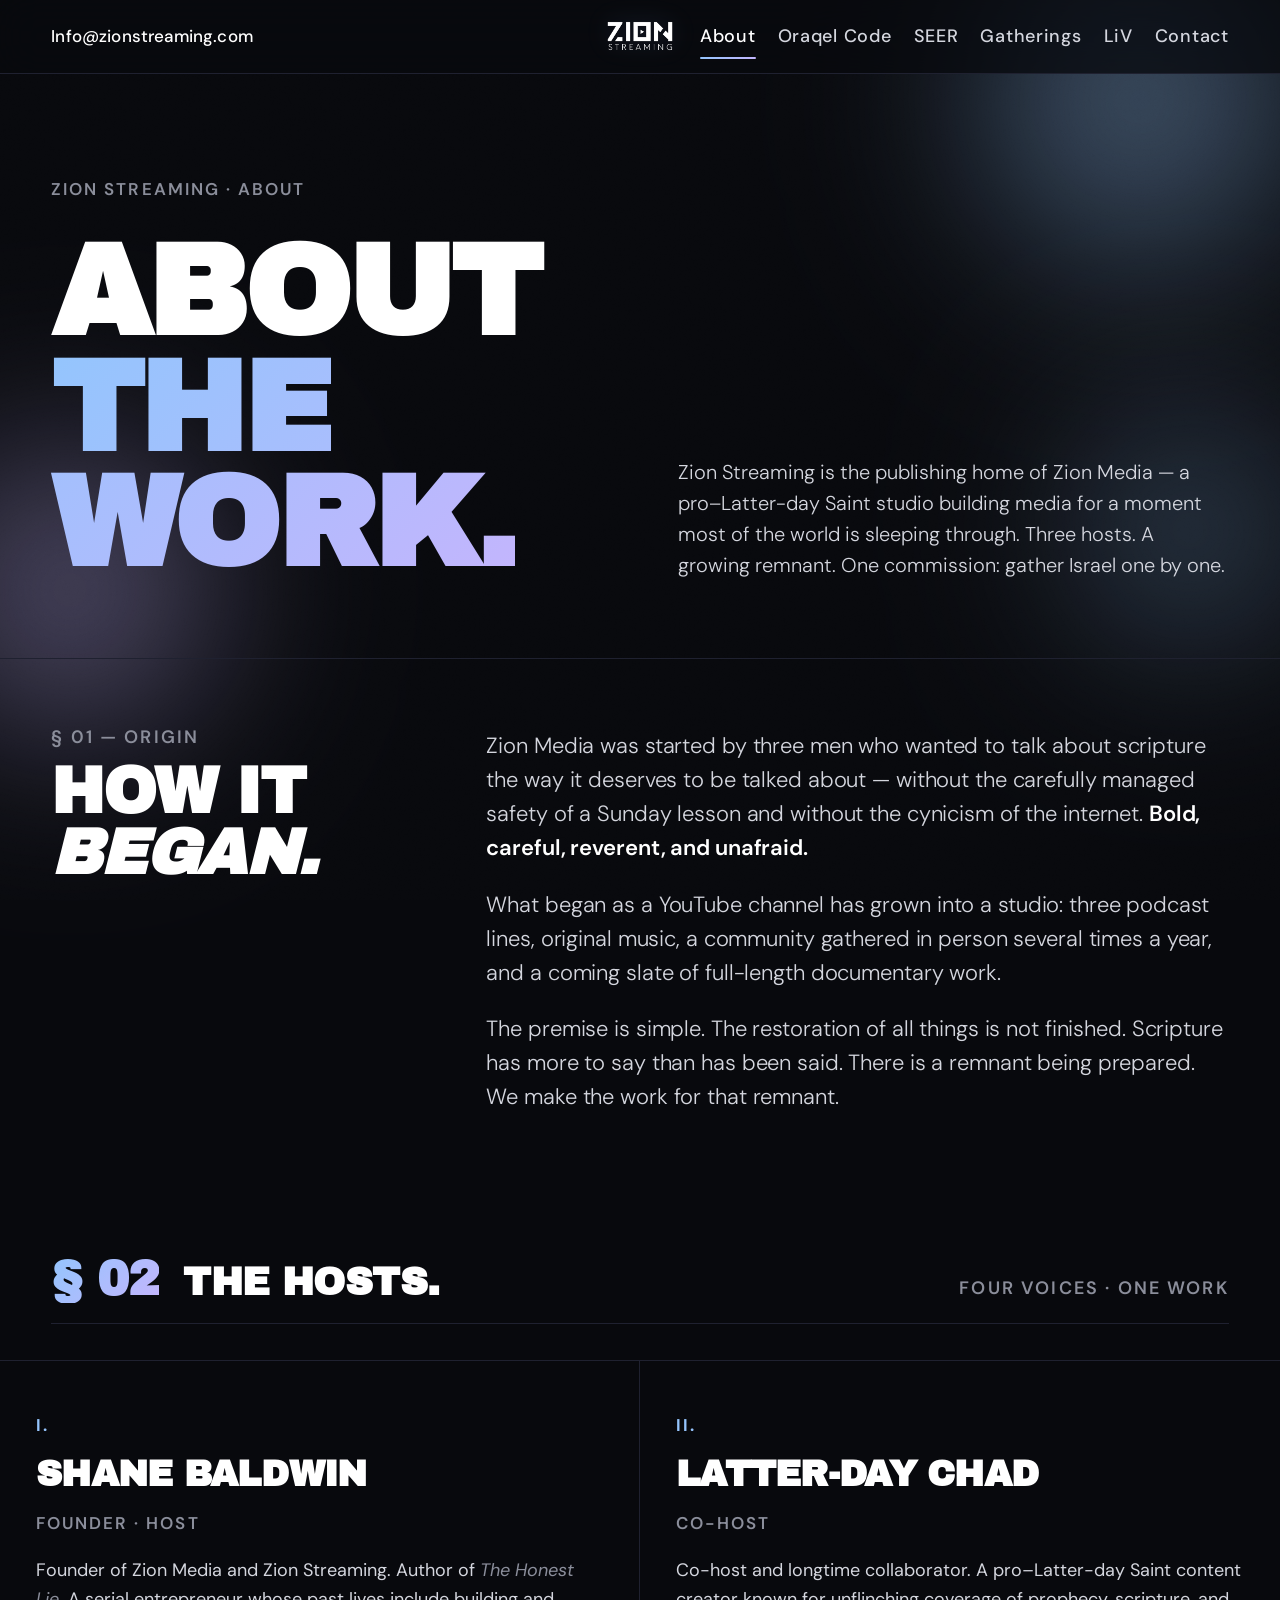
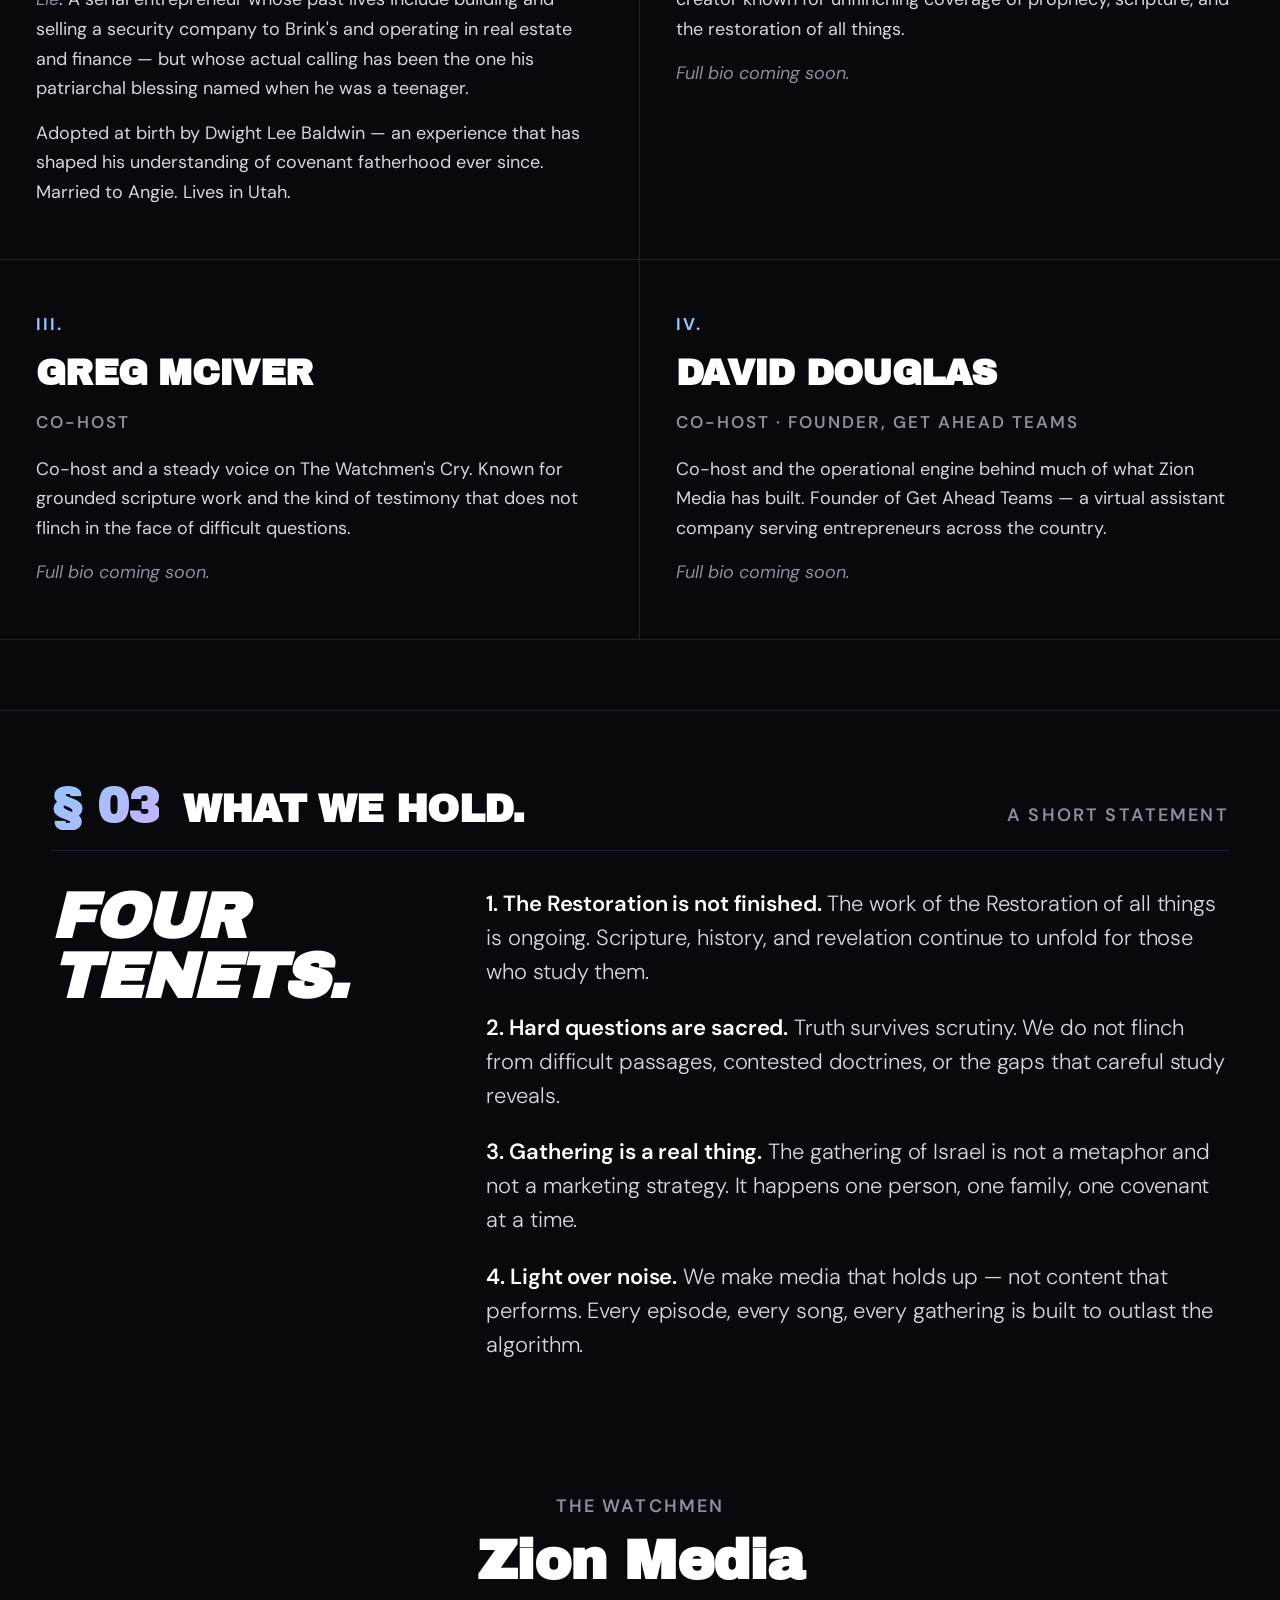
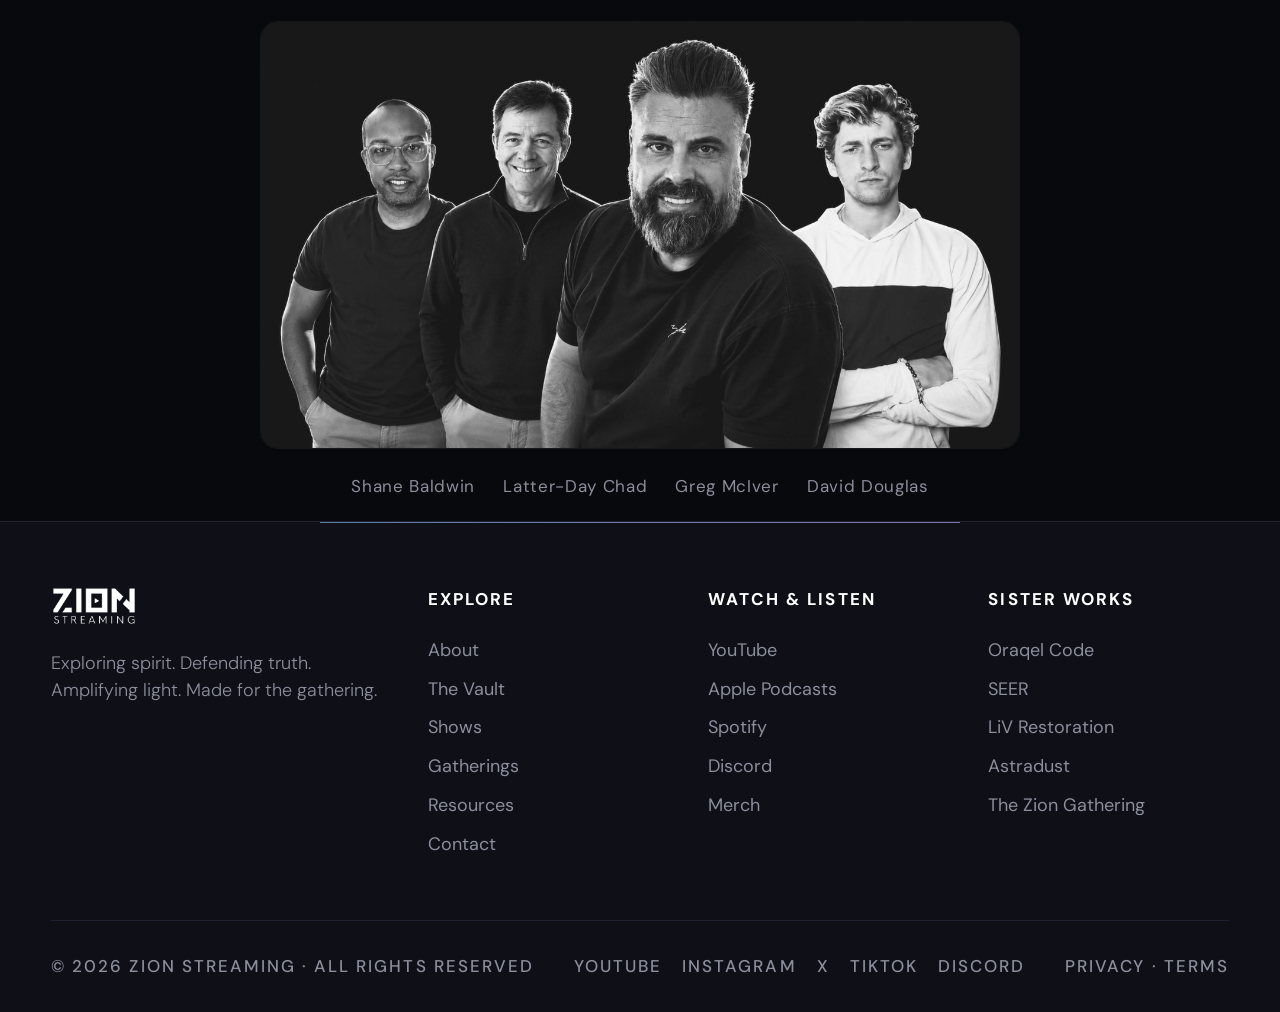
==== commit dd8604b0: "Add Google Analytics (Zion Media property) to all pages; name it in privacy policy Co-Authored-By: C" ====
--- a/about/index.html
+++ b/about/index.html
@@ -18,6 +18,9 @@
 <meta name="twitter:image" content="https://www.zionstreaming.com/images/og-image.png">
 <meta name="description" content="The story behind Zion Media and Zion Streaming — and the people doing the work.">
 <link rel="stylesheet" href="/styles.css">
+<!-- Google Analytics 4: Zion Media property, stream "All Zion Media sites" -->
+<script async src="https://www.googletagmanager.com/gtag/js?id=G-JJF44BQBQJ"></script>
+<script>window.dataLayer=window.dataLayer||[];function gtag(){dataLayer.push(arguments);}gtag('js',new Date());gtag('config','G-JJF44BQBQJ');</script>
 </head>
 <body>
 
--- a/styles.css
+++ b/styles.css
@@ -40,7 +40,7 @@
   --max:          1400px;
   --reading:      720px;
   --gutter:       clamp(20px, 4vw, 56px);
-  --section-y:    clamp(80px, 10vw, 160px);
+  --section-y:    clamp(52px, 5.5vw, 84px);
 
   /* Borders */
   --rule:         1px solid var(--border);
@@ -54,7 +54,7 @@
 
 body {
   font-family: var(--body);
-  font-size: 16px;
+  font-size: 18px;
   line-height: 1.6;
   color: var(--text);
   background: var(--bg);
@@ -146,8 +146,9 @@
 .display-lg {
   font-family: var(--display);
   font-weight: 900;
-  font-size: clamp(48px, 8vw, 112px);
+  font-size: clamp(40px, 8vw, 112px);
   line-height: 0.92;
+  overflow-wrap: break-word;
   letter-spacing: -0.02em;
   text-transform: uppercase;
 }
@@ -155,8 +156,9 @@
 .display-md {
   font-family: var(--display);
   font-weight: 900;
-  font-size: clamp(36px, 5vw, 64px);
+  font-size: clamp(30px, 5vw, 64px);
   line-height: 0.98;
+  overflow-wrap: anywhere;
   letter-spacing: -0.015em;
   text-transform: uppercase;
 }
@@ -181,9 +183,9 @@
 
 .eyebrow {
   font-family: var(--body);
-  font-size: 11px;
+  font-size: 18px;
   font-weight: 600;
-  letter-spacing: 0.28em;
+  letter-spacing: 0.12em;
   text-transform: uppercase;
   display: inline-flex;
   align-items: center;
@@ -212,12 +214,12 @@
 .eyebrow.no-rule::before { display: none; }
 
 .body-lg { font-size: 18px; line-height: 1.65; color: var(--text-soft); }
-.body-md { font-size: 16px; line-height: 1.65; color: var(--text-soft); }
-.body-sm { font-size: 14px; line-height: 1.55; color: var(--text-mute); }
+.body-md { font-size: 18px; line-height: 1.65; color: var(--text-soft); }
+.body-sm { font-size: 17px; line-height: 1.55; color: var(--text-mute); }
 
 .caption {
-  font-size: 11px;
-  letter-spacing: 0.16em;
+  font-size: 17px;
+  letter-spacing: 0.12em;
   text-transform: uppercase;
   color: var(--text-mute);
   font-weight: 600;
@@ -259,7 +261,7 @@
   display: flex;
   align-items: center;
   gap: 16px;
-  font-size: 15px;
+  font-size: 17px;
   letter-spacing: 0.01em;
   text-transform: none;
   color: var(--text);
@@ -304,7 +306,7 @@
   display: flex;
   gap: 22px;
   align-items: center;
-  font-size: 13px;
+  font-size: 18px;
   font-weight: 500;
   letter-spacing: 0.04em;
   white-space: nowrap;
@@ -335,8 +337,8 @@
   background: var(--grad);
   color: #000;
   padding: 14px 28px;
-  font-size: 13px;
-  letter-spacing: 0.16em;
+  font-size: 18px;
+  letter-spacing: 0.12em;
   text-transform: uppercase;
   font-weight: 700;
   border-radius: 100px;
@@ -354,8 +356,8 @@
 
 .nav-toggle {
   display: none;
-  font-size: 11px;
-  letter-spacing: 0.22em;
+  font-size: 18px;
+  letter-spacing: 0.12em;
   text-transform: uppercase;
   font-weight: 600;
   padding: 8px 4px;
@@ -395,7 +397,7 @@
   .nav.open a:last-child { border: 0; }
   .nav.open .nav__cta {
     font-family: var(--body);
-    font-size: 11px;
+    font-size: 18px;
     margin-top: 16px;
     text-align: center;
   }
@@ -417,8 +419,8 @@
   align-items: baseline;
   justify-content: space-between;
   gap: 24px;
-  padding-bottom: 28px;
-  margin-bottom: 56px;
+  padding-bottom: 20px;
+  margin-bottom: 36px;
   border-bottom: var(--rule);
   flex-wrap: wrap;
 }
@@ -448,8 +450,8 @@
 }
 
 .section-head__meta {
-  font-size: 11px;
-  letter-spacing: 0.24em;
+  font-size: 18px;
+  letter-spacing: 0.12em;
   text-transform: uppercase;
   color: var(--text-mute);
   font-weight: 600;
@@ -465,11 +467,11 @@
   display: inline-flex;
   align-items: center;
   gap: 14px;
-  padding: 16px 28px;
-  font-size: 12px;
+  padding: 15px 28px;
+  font-size: 20px;
   font-weight: 700;
-  letter-spacing: 0.22em;
-  text-transform: uppercase;
+  line-height: 1.25;
+  letter-spacing: 0.01em;
   border-radius: 100px;
   background: var(--grad);
   color: var(--bg);
@@ -523,8 +525,8 @@
   display: inline-flex;
   align-items: center;
   gap: 10px;
-  font-size: 11px;
-  letter-spacing: 0.22em;
+  font-size: 18px;
+  letter-spacing: 0.12em;
   text-transform: uppercase;
   font-weight: 600;
   padding-bottom: 4px;
@@ -544,7 +546,7 @@
 
 .link-arrow::after {
   content: '→';
-  font-size: 14px;
+  font-size: 18px;
   transition: transform 0.25s ease;
 }
 
@@ -563,7 +565,7 @@
 .hero__inner {
   max-width: var(--max);
   margin: 0 auto;
-  padding: clamp(40px, 6vw, 80px) var(--gutter) clamp(60px, 8vw, 120px);
+  padding: clamp(28px, 3.5vw, 48px) var(--gutter) clamp(44px, 5vw, 72px);
   position: relative;
 }
 
@@ -572,17 +574,17 @@
   grid-template-columns: 1fr auto 1fr;
   gap: 20px;
   align-items: center;
-  padding-bottom: 24px;
+  padding-bottom: 18px;
   border-bottom: var(--rule);
-  margin-bottom: clamp(48px, 6vw, 88px);
-  font-size: 11px;
-  letter-spacing: 0.24em;
+  margin-bottom: clamp(28px, 3.5vw, 48px);
+  font-size: 18px;
+  letter-spacing: 0.14em;
   text-transform: uppercase;
   color: var(--text-mute);
   font-weight: 600;
 }
 
-.hero__masthead .center { text-align: center; font-size: 11px; color: var(--text); }
+.hero__masthead .center { text-align: center; font-size: 17px; color: var(--text); }
 .hero__masthead .right { text-align: right; }
 
 @media (max-width: 700px) {
@@ -593,11 +595,11 @@
 .hero__headline {
   font-family: var(--display);
   font-weight: 900;
-  font-size: clamp(56px, 13vw, 210px);
-  line-height: 0.86;
+  font-size: clamp(52px, 9vw, 136px);
+  line-height: 0.88;
   letter-spacing: -0.035em;
   text-transform: uppercase;
-  margin-bottom: clamp(32px, 4vw, 56px);
+  margin-bottom: clamp(24px, 3vw, 40px);
   position: relative;
 }
 
@@ -612,13 +614,13 @@
 
 .hero__grid {
   display: grid;
-  grid-template-columns: 1.4fr 1fr;
-  gap: clamp(40px, 6vw, 96px);
-  align-items: end;
+  grid-template-columns: minmax(0, 1.1fr) minmax(0, 1fr);
+  gap: clamp(32px, 5vw, 80px);
+  align-items: center;
 }
 
 @media (max-width: 900px) {
-  .hero__grid { grid-template-columns: 1fr; gap: 40px; }
+  .hero__grid { grid-template-columns: 1fr; gap: 28px; }
 }
 
 .hero__lede {
@@ -638,15 +640,20 @@
 }
 
 .hero__meta {
-  display: flex;
-  flex-direction: column;
+  display: grid;
+  grid-template-columns: repeat(3, minmax(0, 1fr));
   gap: 24px;
-  padding-bottom: 8px;
 }
 
 .hero__meta .stat {
   border-top: var(--rule-bright);
   padding-top: 14px;
+}
+
+@media (max-width: 560px) {
+  .hero__meta { grid-template-columns: 1fr; gap: 14px; }
+  .hero__meta .stat { display: flex; align-items: baseline; gap: 16px; padding-top: 12px; }
+  .hero__meta .stat__label { margin-top: 0; }
 }
 
 .hero__meta .stat__num {
@@ -663,8 +670,9 @@
 }
 
 .hero__meta .stat__label {
-  font-size: 10px;
-  letter-spacing: 0.24em;
+  font-size: 17px;
+  line-height: 1.3;
+  letter-spacing: 0.08em;
   text-transform: uppercase;
   color: var(--text-mute);
   margin-top: 6px;
@@ -672,28 +680,31 @@
 }
 
 .hero__ctas {
-  margin-top: clamp(48px, 6vw, 80px);
+  margin-top: clamp(32px, 4vw, 52px);
   display: flex;
   gap: 14px;
   flex-wrap: wrap;
   align-items: center;
-  padding-top: 32px;
+  padding-top: 24px;
   border-top: var(--rule);
 }
 
 .hero__ctas .next-up {
-  font-size: 11px;
-  letter-spacing: 0.22em;
+  font-size: 18px;
+  letter-spacing: 0.12em;
   text-transform: uppercase;
   font-weight: 600;
   color: var(--text-mute);
   margin-right: auto;
   display: flex;
-  align-items: center;
-  gap: 10px;
+  align-items: flex-start;
+  gap: 12px;
+  line-height: 1.4;
 }
 
 .hero__ctas .next-up .dot {
+  flex-shrink: 0;
+  margin-top: 0.5em;
   width: 8px; height: 8px;
   background: var(--grad);
   border-radius: 50%;
@@ -723,6 +734,8 @@
 }
 
 @media (max-width: 900px) { .featured { grid-template-columns: 1fr; } }
+
+.featured > *, .pagehead__grid > *, .contact-grid > * { min-width: 0; }
 
 .featured__visual {
   position: relative;
@@ -794,8 +807,8 @@
   background: var(--grad);
   color: var(--bg);
   padding: 6px 12px;
-  font-size: 10px;
-  letter-spacing: 0.24em;
+  font-size: 17px;
+  letter-spacing: 0.12em;
   text-transform: uppercase;
   font-weight: 700;
   border-radius: 100px;
@@ -805,8 +818,8 @@
 
 .featured__category {
   font-family: var(--body);
-  font-size: 11px;
-  letter-spacing: 0.24em;
+  font-size: 18px;
+  letter-spacing: 0.12em;
   text-transform: uppercase;
   font-weight: 700;
   background: var(--grad);
@@ -826,7 +839,7 @@
 }
 
 .featured__desc {
-  font-size: 15px;
+  font-size: 18px;
   line-height: 1.6;
   color: var(--text-soft);
   max-width: 480px;
@@ -836,8 +849,8 @@
   display: flex;
   align-items: center;
   gap: 14px;
-  font-size: 11px;
-  letter-spacing: 0.16em;
+  font-size: 17px;
+  letter-spacing: 0.12em;
   color: var(--text-mute);
   text-transform: uppercase;
   font-weight: 600;
@@ -874,8 +887,8 @@
 
 .manifesto__label .pt {
   display: block;
-  font-size: 11px;
-  letter-spacing: 0.24em;
+  font-size: 18px;
+  letter-spacing: 0.12em;
   text-transform: uppercase;
   color: var(--text-mute);
   margin-bottom: 16px;
@@ -914,13 +927,25 @@
   display: flex;
   align-items: center;
   gap: 16px;
-  font-size: 11px;
-  letter-spacing: 0.22em;
+  font-size: 17px;
+  letter-spacing: 0.12em;
   text-transform: uppercase;
   color: var(--text-mute);
   font-family: var(--body);
   font-weight: 600;
 }
+
+.manifesto__team { margin-top: 40px; }
+
+.manifesto__team img {
+  display: block;
+  width: 100%;
+  height: auto;
+  border-radius: 14px;
+  border: 1px solid rgba(255, 255, 255, 0.06);
+}
+
+.manifesto__team .manifesto__sig { margin-top: 20px; }
 
 .manifesto__sig .line {
   height: 1px;
@@ -941,7 +966,7 @@
   border-bottom: var(--rule);
 }
 
-@media (max-width: 900px) { .shows { grid-template-columns: repeat(2, 1fr); } }
+@media (max-width: 1199px) { .shows { grid-template-columns: repeat(2, 1fr); } }
 @media (max-width: 560px) { .shows { grid-template-columns: 1fr; } }
 
 .show-card {
@@ -950,7 +975,6 @@
   display: flex;
   flex-direction: column;
   gap: 18px;
-  min-height: 380px;
   transition: background 0.3s ease;
   position: relative;
   overflow: hidden;
@@ -970,7 +994,7 @@
 
 .show-card:last-child { border-right: 0; }
 
-@media (max-width: 900px) {
+@media (max-width: 1199px) {
   .show-card { border-bottom: var(--rule); }
   .show-card:nth-child(2n) { border-right: 0; }
   .show-card:nth-last-child(-n+2) { border-bottom: 0; }
@@ -983,11 +1007,46 @@
 
 .show-card > * { position: relative; z-index: 1; }
 
+.show-card__art {
+  aspect-ratio: 16 / 9;
+  border-radius: 8px;
+  overflow: hidden;
+  border: var(--rule);
+  background: var(--bg-elevated);
+}
+
+.show-card__art img {
+  display: block;
+  width: 100%;
+  height: 100%;
+  object-fit: cover;
+  transition: transform 0.5s ease;
+}
+
+.show-card:hover .show-card__art img { transform: scale(1.04); }
+
+.show-card__art--type {
+  display: flex;
+  flex-direction: column;
+  justify-content: center;
+  padding: 0 24px;
+  font-family: var(--display);
+  font-size: clamp(26px, 2.6vw, 34px);
+  line-height: 0.95;
+  letter-spacing: -0.02em;
+  text-transform: uppercase;
+  border-color: var(--border-bright);
+  background:
+    radial-gradient(ellipse at top right, rgba(147, 197, 253, 0.18) 0%, transparent 55%),
+    radial-gradient(ellipse at bottom left, rgba(196, 181, 253, 0.18) 0%, transparent 55%),
+    var(--bg-card);
+}
+
 .show-card__num {
   font-family: var(--body);
-  font-size: 11px;
+  font-size: 17px;
   font-weight: 600;
-  letter-spacing: 0.24em;
+  letter-spacing: 0.12em;
   text-transform: uppercase;
   color: var(--text-mute);
 }
@@ -1012,14 +1071,14 @@
 }
 
 .show-card__desc {
-  font-size: 14px;
+  font-size: 18px;
   line-height: 1.55;
   color: var(--text-soft);
 }
 
 .show-card__meta {
-  font-size: 10px;
-  letter-spacing: 0.24em;
+  font-size: 17px;
+  letter-spacing: 0.12em;
   text-transform: uppercase;
   color: var(--text-mute);
   margin-top: 4px;
@@ -1031,7 +1090,7 @@
 }
 
 .show-card__meta .arrow {
-  font-size: 16px;
+  font-size: 18px;
   transition: transform 0.25s ease, color 0.25s ease;
   color: var(--text);
 }
@@ -1046,7 +1105,7 @@
    ============================================================ */
 
 .gathering {
-  padding: clamp(80px, 10vw, 160px) 0;
+  padding: var(--section-y) 0;
   position: relative;
   overflow: hidden;
   border-top: var(--rule);
@@ -1073,8 +1132,8 @@
 }
 
 .gathering__eyebrow {
-  font-size: 11px;
-  letter-spacing: 0.28em;
+  font-size: 18px;
+  letter-spacing: 0.12em;
   text-transform: uppercase;
   font-weight: 700;
   background: var(--grad);
@@ -1140,14 +1199,14 @@
   gap: 16px;
   padding: 14px 0;
   border-top: var(--rule-bright);
-  font-size: 14px;
+  font-size: 18px;
 }
 
 .gathering__row:last-child { border-bottom: var(--rule-bright); }
 
 .gathering__row dt {
-  font-size: 10px;
-  letter-spacing: 0.24em;
+  font-size: 17px;
+  letter-spacing: 0.12em;
   text-transform: uppercase;
   color: var(--text-mute);
   font-weight: 600;
@@ -1165,8 +1224,7 @@
 .spotlight {
   display: grid;
   grid-template-columns: 1fr;
-  gap: 28px;
-  margin-bottom: 56px;
+  gap: 24px;
 }
 
 @media (max-width: 900px) { .spotlight { gap: 20px; } }
@@ -1325,17 +1383,6 @@
   border-top: var(--rule);
 }
 
-.spotlight-card__actions .btn {
-  font-size: 17px;
-  letter-spacing: 0.1em;
-  padding: 16px 26px;
-}
-
-.spotlight-card__actions .btn--ghost {
-  text-transform: none;
-  letter-spacing: 0.02em;
-}
-
 @media (max-width: 900px) {
   .spotlight-card--feature { grid-template-columns: 1fr; }
   .spotlight-card--logo .spotlight-card__media { max-width: 240px; }
@@ -1394,8 +1441,8 @@
 }
 
 .partner-mini__role {
-  font-size: 11px;
-  letter-spacing: 0.16em;
+  font-size: 17px;
+  letter-spacing: 0.12em;
   text-transform: uppercase;
   color: var(--text-mute);
   margin-top: 6px;
@@ -1499,7 +1546,7 @@
 }
 
 .music__platform .arrow {
-  font-size: 16px;
+  font-size: 18px;
   color: var(--text-mute);
   transition: transform 0.25s ease, color 0.25s ease;
 }
@@ -1516,7 +1563,7 @@
 .footer {
   background: var(--bg-soft);
   color: var(--text);
-  padding: clamp(60px, 8vw, 100px) 0 32px;
+  padding: clamp(44px, 5vw, 72px) 0 32px;
   border-top: var(--rule);
   position: relative;
   overflow: hidden;
@@ -1567,15 +1614,15 @@
 .footer__brand p {
   font-family: var(--body);
   font-weight: 300;
-  font-size: 16px;
+  font-size: 18px;
   line-height: 1.55;
   color: var(--text-mute);
   max-width: 340px;
 }
 
 .footer__col h6 {
-  font-size: 10px;
-  letter-spacing: 0.28em;
+  font-size: 17px;
+  letter-spacing: 0.12em;
   text-transform: uppercase;
   color: var(--text);
   margin-bottom: 18px;
@@ -1585,7 +1632,7 @@
 .footer__col ul { list-style: none; }
 .footer__col li { padding: 5px 0; }
 .footer__col a {
-  font-size: 14px;
+  font-size: 18px;
   color: var(--text-mute);
   transition: color 0.2s ease;
 }
@@ -1595,8 +1642,8 @@
   display: flex;
   justify-content: space-between;
   align-items: center;
-  font-size: 11px;
-  letter-spacing: 0.16em;
+  font-size: 17px;
+  letter-spacing: 0.12em;
   text-transform: uppercase;
   color: var(--text-mute);
   font-weight: 500;
@@ -1606,7 +1653,8 @@
 
 .footer__social {
   display: flex;
-  gap: 18px;
+  flex-wrap: wrap;
+  gap: 12px 20px;
   align-items: center;
 }
 
@@ -1632,8 +1680,8 @@
 }
 
 .pagehead__crumbs {
-  font-size: 11px;
-  letter-spacing: 0.24em;
+  font-size: 17px;
+  letter-spacing: 0.12em;
   text-transform: uppercase;
   color: var(--text-mute);
   font-weight: 600;
@@ -1655,8 +1703,9 @@
 .pagehead__title {
   font-family: var(--display);
   font-weight: 900;
-  font-size: clamp(56px, 10vw, 140px);
+  font-size: clamp(42px, 10vw, 140px);
   line-height: 0.9;
+  overflow-wrap: break-word;
   letter-spacing: -0.03em;
   text-transform: uppercase;
 }
@@ -1729,9 +1778,9 @@
 
 .team-member__num {
   font-family: var(--body);
-  font-size: 11px;
+  font-size: 17px;
   font-weight: 700;
-  letter-spacing: 0.24em;
+  letter-spacing: 0.12em;
   text-transform: uppercase;
   background: var(--grad);
   -webkit-background-clip: text;
@@ -1750,15 +1799,15 @@
 }
 
 .team-member__role {
-  font-size: 11px;
-  letter-spacing: 0.24em;
+  font-size: 17px;
+  letter-spacing: 0.12em;
   text-transform: uppercase;
   color: var(--text-mute);
   font-weight: 600;
 }
 
 .team-member__bio {
-  font-size: 14px;
+  font-size: 18px;
   line-height: 1.65;
   color: var(--text-soft);
 }
@@ -1802,8 +1851,8 @@
 .video-card:hover .video-card__thumb img { transform: scale(1.04); }
 
 .video-card__cat {
-  font-size: 10px;
-  letter-spacing: 0.24em;
+  font-size: 17px;
+  letter-spacing: 0.12em;
   text-transform: uppercase;
   color: var(--text-mute);
   font-weight: 600;
@@ -1819,7 +1868,7 @@
 }
 
 .video-card__meta {
-  font-size: 11px;
+  font-size: 17px;
   color: var(--text-mute);
   letter-spacing: 0.08em;
 }
@@ -1864,7 +1913,7 @@
 
 .resource-row__num {
   font-family: var(--body);
-  font-size: 14px;
+  font-size: 17px;
   font-weight: 700;
   letter-spacing: 0.16em;
   background: var(--grad);
@@ -1883,7 +1932,7 @@
 }
 
 .resource-row__desc {
-  font-size: 14px;
+  font-size: 18px;
   color: var(--text-mute);
   line-height: 1.5;
 }
@@ -1921,8 +1970,8 @@
 }
 
 .contact-block__label {
-  font-size: 11px;
-  letter-spacing: 0.24em;
+  font-size: 17px;
+  letter-spacing: 0.12em;
   text-transform: uppercase;
   color: var(--text-mute);
   font-weight: 600;
@@ -1934,6 +1983,7 @@
   font-weight: 900;
   letter-spacing: -0.015em;
   text-transform: uppercase;
+  overflow-wrap: anywhere;
 }
 
 .contact-block__value a {
@@ -1982,8 +2032,8 @@
 }
 
 .watchmen__label {
-  font-size: 11px;
-  letter-spacing: 0.24em;
+  font-size: 18px;
+  letter-spacing: 0.12em;
   text-transform: uppercase;
   color: var(--text-mute);
   font-weight: 600;
@@ -2015,7 +2065,7 @@
   gap: 28px;
   margin-top: 24px;
   flex-wrap: wrap;
-  font-size: 13px;
+  font-size: 17px;
   color: var(--text-mute);
   letter-spacing: 0.04em;
 }
@@ -2023,7 +2073,7 @@
 @media (max-width: 720px) {
   .watchmen { padding: 48px 0 16px; }
   .watchmen__photo { border-radius: 14px; }
-  .watchmen__names { gap: 16px; font-size: 12px; }
+  .watchmen__names { gap: 16px; font-size: 17px; }
 }
 
 /* ============================================
@@ -2078,7 +2128,7 @@
 
 .vault__sub {
   color: var(--text-mute);
-  font-size: 14px;
+  font-size: 18px;
   margin: 0 0 28px;
   line-height: 1.55;
 }
@@ -2117,7 +2167,7 @@
   background: linear-gradient(135deg, var(--blue), var(--purple));
   color: #000;
   font-weight: 800;
-  font-size: 13px;
+  font-size: 18px;
   letter-spacing: 0.08em;
   text-transform: uppercase;
   border: none;
@@ -2132,7 +2182,7 @@
 
 .vault__error {
   color: #ff7a7a;
-  font-size: 13px;
+  font-size: 17px;
   margin: 14px 0 0;
   min-height: 18px;
 }
@@ -2149,7 +2199,7 @@
 
 .vault__hero p {
   color: var(--text-mute);
-  font-size: 15px;
+  font-size: 18px;
   max-width: 560px;
   margin: 12px auto 0;
   line-height: 1.6;
@@ -2177,8 +2227,8 @@
 }
 
 .vault__doc__type {
-  font-size: 11px;
-  letter-spacing: 0.18em;
+  font-size: 17px;
+  letter-spacing: 0.12em;
   text-transform: uppercase;
   color: var(--blue);
   font-weight: 700;
@@ -2194,14 +2244,14 @@
 }
 
 .vault__doc p {
-  font-size: 14px;
+  font-size: 18px;
   color: var(--text-mute);
   margin: 0 0 16px;
   line-height: 1.55;
 }
 
 .vault__doc a {
-  font-size: 12px;
+  font-size: 17px;
   font-weight: 700;
   letter-spacing: 0.08em;
   text-transform: uppercase;
@@ -2213,7 +2263,7 @@
 .vault__lockout {
   display: block;
   margin: 32px auto 0;
-  font-size: 11px;
+  font-size: 17px;
   letter-spacing: 0.12em;
   text-transform: uppercase;
   color: var(--text-mute);
